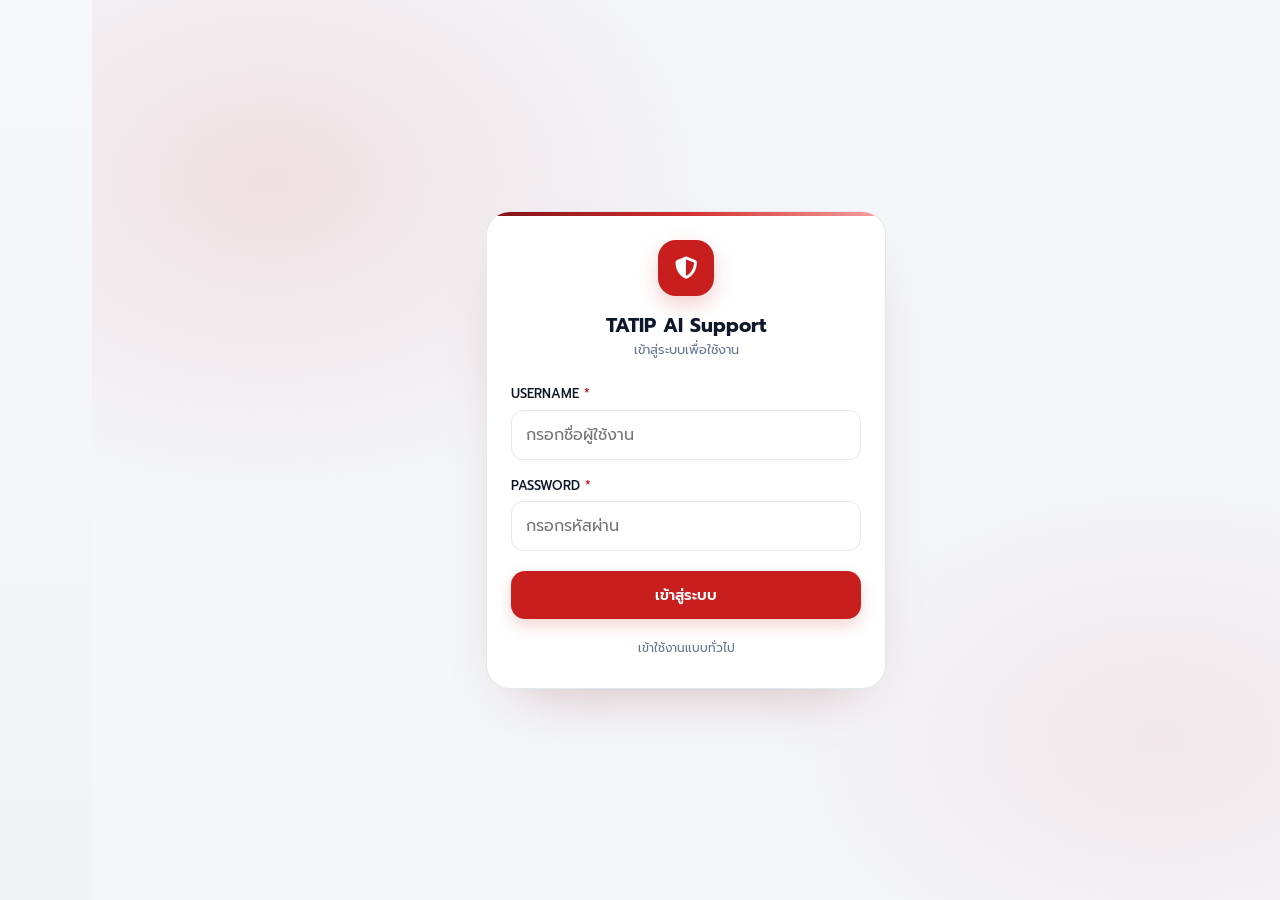
==== admin_dashboard.html @ 6113e648 "Add support dashboard and media evidence" ====
<!DOCTYPE html>
<html lang="th">
<head>
<meta charset="UTF-8">
<meta name="viewport" content="width=device-width, initial-scale=1.0">
<title>TATIP AI - Dashboard เคส</title>
<link href="https://fonts.googleapis.com/css2?family=Prompt:wght@300;400;500;600;700&display=swap" rel="stylesheet">
<link rel="stylesheet" href="https://cdnjs.cloudflare.com/ajax/libs/font-awesome/6.4.0/css/all.min.css">
<style>
:root{--red:#c91f27;--red-dark:#96151c;--ink:#172033;--muted:#718096;--line:#e4e9f1;--bg:#f4f6fa;--white:#fff;--green:#13834b;--amber:#c47712}
*{box-sizing:border-box}body{margin:0;background:var(--bg);color:var(--ink);font-family:'Prompt',sans-serif}.wrap{max-width:1260px;margin:auto;padding:28px 22px 52px}
.top{display:flex;justify-content:space-between;align-items:center;gap:16px;background:#fff;border:1px solid var(--line);border-radius:18px;padding:18px 22px;box-shadow:0 5px 20px #1f29370a}.brand{display:flex;align-items:center;gap:14px}.brand-icon{width:48px;height:48px;border-radius:15px;background:linear-gradient(145deg,#df2c34,#a9141b);color:#fff;display:grid;place-items:center;font-size:20px;box-shadow:0 8px 18px #c91f2730}.brand h1{font-size:20px;margin:0}.brand p{margin:2px 0 0;color:var(--muted);font-size:13px}.actions{display:flex;gap:9px;flex-wrap:wrap}.btn{border:1px solid var(--line);background:#fff;color:var(--ink);border-radius:10px;padding:9px 13px;text-decoration:none;font:500 13px 'Prompt',sans-serif;cursor:pointer}.btn.red{background:var(--red);border-color:var(--red);color:white}.btn:hover{filter:brightness(.97)}
.page-title{margin:28px 0 16px}.page-title h2{font-size:23px;margin:0 0 3px}.page-title p{margin:0;color:var(--muted);font-size:14px}
.notice{display:none;margin:14px 0;padding:12px 15px;border-radius:12px;background:#fff2f2;color:var(--red-dark);border:1px solid #ffd5d5}
.stats{display:grid;grid-template-columns:repeat(5,minmax(0,1fr));gap:14px;margin:18px 0}.stat{padding:18px;border:1px solid var(--line);border-radius:16px;background:#fff;box-shadow:0 4px 14px #18223508}.stat-top{display:flex;justify-content:space-between;color:var(--muted);font-size:13px}.stat-icon{width:34px;height:34px;border-radius:11px;background:#fff1f1;color:var(--red);display:grid;place-items:center}.stat strong{display:block;font-size:27px;margin-top:12px;line-height:1}.stat small{display:block;color:var(--muted);margin-top:7px}
.grid{display:grid;grid-template-columns:1.35fr 1fr;gap:16px}.panel{background:#fff;border:1px solid var(--line);border-radius:16px;padding:18px;box-shadow:0 4px 14px #18223508}.panel h3{margin:0 0 15px;font-size:16px}.chart{height:175px;display:flex;align-items:flex-end;gap:12px;padding:10px 6px 0;border-bottom:1px solid var(--line)}.day{flex:1;display:flex;align-items:center;justify-content:flex-end;flex-direction:column;height:100%;gap:6px;color:var(--muted);font-size:11px}.bar{width:min(35px,72%);min-height:3px;border-radius:8px 8px 2px 2px;background:linear-gradient(180deg,#ef686d,#bc1d25);position:relative}.bar span{position:absolute;left:50%;top:-22px;transform:translateX(-50%);color:var(--ink);font-size:11px;font-weight:600}.cats{display:grid;gap:12px}.cat-head{display:flex;justify-content:space-between;font-size:13px;margin-bottom:5px}.track{height:8px;background:#f0f2f6;border-radius:20px;overflow:hidden}.fill{height:100%;background:var(--red);border-radius:20px}
.case-section{margin-top:18px}.case-toolbar{display:flex;justify-content:space-between;align-items:center;gap:10px;flex-wrap:wrap;margin-bottom:12px}.case-toolbar h3{margin:0}.filters{display:flex;gap:8px;flex-wrap:wrap}.filters input,.filters select{font:13px 'Prompt',sans-serif;border:1px solid var(--line);border-radius:9px;padding:9px 11px;background:#fff;color:var(--ink)}.case-list{display:grid;gap:10px}.case{background:#fff;border:1px solid var(--line);border-radius:14px;padding:15px 16px;display:grid;grid-template-columns:minmax(0,1fr) auto;gap:12px}.case-title{display:flex;gap:8px;align-items:center;flex-wrap:wrap;font-weight:600}.case-id{color:var(--red);font-size:12px;font-weight:600}.case-meta{font-size:12px;color:var(--muted);margin-top:5px;display:flex;gap:12px;flex-wrap:wrap}.case-issue{font-size:13px;margin-top:8px;white-space:pre-wrap;overflow-wrap:anywhere}.case-actions{display:flex;align-items:flex-start;gap:7px;flex-wrap:wrap;justify-content:flex-end}.badge{font-size:11px;padding:3px 9px;border-radius:20px;background:#f0f3f8;color:#556174}.badge.open{background:#fff5df;color:#a46705}.badge.in_progress{background:#eaf2ff;color:#315caa}.badge.resolved,.badge.closed{background:#e7f7ed;color:#187447}.media-btn{font:12px 'Prompt',sans-serif;border:1px solid #f2c4c6;border-radius:9px;background:#fff7f7;color:var(--red-dark);padding:7px 9px;cursor:pointer}
.empty{text-align:center;color:var(--muted);padding:30px}.footer{text-align:center;color:#94a0b2;font-size:12px;margin-top:20px}
.modal{display:none;position:fixed;inset:0;background:#101827bb;z-index:50;align-items:center;justify-content:center;padding:20px}.modal.open{display:flex}.modal-box{max-width:min(900px,100%);max-height:90vh;background:white;border-radius:16px;overflow:auto;padding:16px;width:100%}.modal-head{display:flex;justify-content:space-between;align-items:center;margin-bottom:12px}.modal-head h3{font-size:16px;margin:0}.modal-close{border:0;background:#f0f2f6;border-radius:9px;width:36px;height:36px;cursor:pointer}.preview{max-width:100%;max-height:72vh;display:block;margin:auto;border-radius:8px}.loading{text-align:center;color:var(--muted);padding:30px}
@media(max-width:900px){.stats{grid-template-columns:repeat(3,1fr)}.grid{grid-template-columns:1fr}}
@media(max-width:580px){.wrap{padding:14px 12px 36px}.top{align-items:flex-start;padding:14px}.brand h1{font-size:17px}.brand-icon{width:42px;height:42px}.actions .btn{padding:8px 9px;font-size:12px}.page-title h2{font-size:20px}.stats{grid-template-columns:repeat(2,1fr);gap:9px}.stat{padding:13px}.stat strong{font-size:23px}.case{grid-template-columns:1fr}.case-actions{justify-content:flex-start}.chart{gap:5px}}
</style>
</head>
<body>
<div class="wrap">
<header class="top">
  <div class="brand"><div class="brand-icon"><i class="fa-solid fa-chart-line"></i></div><div><h1>TATIP AI · Dashboard เคส</h1><p id="welcome">ภาพรวมงานบริการและหลักฐานประกอบ</p></div></div>
  <div class="actions"><button class="btn" onclick="loadDashboard()"><i class="fa-solid fa-rotate"></i> รีเฟรช</button><a class="btn" href="admin_users.html"><i class="fa-solid fa-users-gear"></i> จัดการระบบ</a><button class="btn red" onclick="logoutDashboard()"><i class="fa-solid fa-right-from-bracket"></i> ออกจากระบบ</button></div>
</header>
<div class="page-title"><h2><i class="fa-solid fa-gauge-high" style="color:var(--red)"></i> ภาพรวมการสนับสนุน</h2><p>ติดตามสถานะเคส ปัญหาที่พบบ่อย และรูปภาพหรือวิดีโอจากผู้แจ้ง</p></div>
<div class="notice" id="notice" role="alert"></div>
<section class="stats">
  <div class="stat"><div class="stat-top">เคสทั้งหมด <span class="stat-icon"><i class="fa-solid fa-inbox"></i></span></div><strong id="statTotal">—</strong><small>ตั้งแต่เริ่มใช้ระบบ</small></div>
  <div class="stat"><div class="stat-top">รอดำเนินการ <span class="stat-icon"><i class="fa-regular fa-clock"></i></span></div><strong id="statOpen">—</strong><small>สถานะเปิด</small></div>
  <div class="stat"><div class="stat-top">กำลังดำเนินการ <span class="stat-icon"><i class="fa-solid fa-gear"></i></span></div><strong id="statProgress">—</strong><small>เจ้าหน้าที่รับเรื่องแล้ว</small></div>
  <div class="stat"><div class="stat-top">ปิดเคสแล้ว <span class="stat-icon"><i class="fa-solid fa-circle-check"></i></span></div><strong id="statResolved">—</strong><small>แก้ไขแล้วหรือปิดงาน</small></div>
  <div class="stat"><div class="stat-top">หลักฐานแนบ <span class="stat-icon"><i class="fa-regular fa-images"></i></span></div><strong id="statMedia">—</strong><small>รูปภาพและวิดีโอ</small></div>
</section>
<section class="grid">
  <div class="panel"><h3><i class="fa-solid fa-chart-column" style="color:var(--red)"></i> เคสใหม่ใน 7 วัน</h3><div class="chart" id="weekChart"></div></div>
  <div class="panel"><h3><i class="fa-solid fa-layer-group" style="color:var(--red)"></i> หมวดปัญหา</h3><div class="cats" id="categories"><div class="loading">กำลังโหลด…</div></div></div>
</section>
<section class="panel case-section">
  <div class="case-toolbar"><h3><i class="fa-solid fa-ticket" style="color:var(--red)"></i> เคสล่าสุด</h3><div class="filters"><input id="searchCases" placeholder="ค้นหารหัสหรือรายละเอียด" oninput="renderCases()"><select id="statusFilter" onchange="renderCases()"><option value="">ทุกสถานะ</option><option value="open">รอดำเนินการ</option><option value="in_progress">กำลังดำเนินการ</option><option value="resolved">แก้ไขแล้ว</option><option value="closed">ปิดเคส</option></select></div></div>
  <div class="case-list" id="caseList"><div class="loading">กำลังโหลดเคส…</div></div>
</section>
<div class="footer">ข้อมูลตามสิทธิ์บัญชีผู้ดูแลหรือผู้จัดการสาขาที่เข้าสู่ระบบ</div>
</div>
<div class="modal" id="mediaModal" onclick="if(event.target===this)closeMedia()"><div class="modal-box"><div class="modal-head"><h3 id="mediaTitle">ไฟล์แนบ</h3><button class="modal-close" onclick="closeMedia()" aria-label="ปิด"><i class="fa-solid fa-xmark"></i></button></div><div id="mediaBody" class="loading">กำลังเปิดไฟล์…</div></div></div>
<script>
const API_URL='https://tatip-backend-417035159214.us-central1.run.app';
let currentUser={};let recentCases=[];let mediaUrl='';
function esc(value){return String(value??'').replace(/[&<>"']/g,ch=>({'&':'&amp;','<':'&lt;','>':'&gt;','"':'&quot;',"'":'&#39;'}[ch]));}
function authHeaders(){return {Authorization:'Bearer '+currentUser.access_token};}
function logoutDashboard(){localStorage.removeItem('currentUser');location.replace('login.html');}
function statusLabel(status){return ({open:'รอดำเนินการ',in_progress:'กำลังดำเนินการ',resolved:'แก้ไขแล้ว',closed:'ปิดเคส'})[status]||status;}
function fmtDate(value){if(!value)return 'ไม่ระบุเวลา';const d=new Date(value);return Number.isNaN(d.getTime())?'ไม่ระบุเวลา':d.toLocaleString('th-TH',{dateStyle:'medium',timeStyle:'short'});}
function showNotice(message){const el=document.getElementById('notice');el.textContent=message;el.style.display=message?'block':'none';}
async function loadDashboard(){
 showNotice('');
 try{
  const response=await fetch(API_URL+'/api/admin/dashboard/summary',{headers:authHeaders()});
  const data=await response.json().catch(()=>({}));
  if(!response.ok)throw new Error(data.detail||'โหลด Dashboard ไม่สำเร็จ');
  const summary=data.summary||{};
  document.getElementById('statTotal').textContent=summary.total??0;
  document.getElementById('statOpen').textContent=summary.open??0;
  document.getElementById('statProgress').textContent=summary.in_progress??0;
  document.getElementById('statResolved').textContent=summary.resolved??0;
  document.getElementById('statMedia').textContent=summary.attachments??0;
  drawWeek(data.last_7_days||[]);drawCategories(data.categories||[]);recentCases=data.recent_cases||[];renderCases();
 }catch(error){showNotice(error.message||'เชื่อมต่อ Backend ไม่สำเร็จ');}
}
function drawWeek(items){
 const max=Math.max(1,...items.map(x=>Number(x.count)||0));
 document.getElementById('weekChart').innerHTML=items.map(item=>{
  const d=new Date(item.date+'T00:00:00');const label=d.toLocaleDateString('th-TH',{weekday:'short'});
  const height=Math.max(3,Math.round((Number(item.count)||0)/max*120));
  return '<div class="day"><div class="bar" style="height:'+height+'px"><span>'+Number(item.count||0)+'</span></div><span>'+esc(label)+'</span></div>';
 }).join('');
}
function drawCategories(items){
 const root=document.getElementById('categories');const max=Math.max(1,...items.map(x=>Number(x.count)||0));
 root.innerHTML=items.length?items.slice(0,6).map(item=>'<div><div class="cat-head"><span>'+esc(item.name)+'</span><strong>'+Number(item.count||0)+'</strong></div><div class="track"><div class="fill" style="width:'+Math.max(2,Math.round((Number(item.count)||0)/max*100))+'%"></div></div></div>').join(''):'<div class="empty">ยังไม่มีข้อมูลเคส</div>';
}
function renderCases(){
 const term=(document.getElementById('searchCases').value||'').trim().toLowerCase();const status=document.getElementById('statusFilter').value;
 const filtered=recentCases.filter(item=>(!status||item.status===status)&&(!term||String(item.case_id+' '+item.issue+' '+item.branch).toLowerCase().includes(term)));
 const root=document.getElementById('caseList');
 if(!filtered.length){root.innerHTML='<div class="empty">ไม่พบเคสที่ตรงกับเงื่อนไข</div>';return;}
 root.innerHTML=filtered.map(item=>{
  const attachments=item.attachments||[];
  const media=attachments.map((attachment,index)=>'<button class="media-btn" data-case="'+esc(item.case_id)+'" data-attachment="'+esc(attachment.attachment_id)+'" data-name="'+esc(attachment.file_name)+'" data-type="'+esc(attachment.content_type)+'"><i class="fa-regular fa-file-lines"></i> ไฟล์ '+(index+1)+'</button>').join('');
  return '<article class="case"><div><div class="case-title"><span class="case-id">'+esc(item.case_id)+'</span><span class="badge '+esc(item.status)+'">'+esc(statusLabel(item.status))+'</span><span class="badge">'+esc(item.priority||'P2')+'</span></div><div class="case-meta"><span><i class="fa-regular fa-clock"></i> '+esc(fmtDate(item.created_at))+'</span><span><i class="fa-solid fa-location-dot"></i> '+esc(item.branch||item.tenant_id||'ไม่ระบุสาขา')+'</span></div><div class="case-issue">'+esc(item.issue||'ไม่มีรายละเอียด')+'</div></div><div class="case-actions">'+media+'</div></article>';
 }).join('');
 root.querySelectorAll('.media-btn').forEach(button=>button.addEventListener('click',()=>openMedia(button.dataset.case,button.dataset.attachment,button.dataset.name,button.dataset.type)));
}
async function openMedia(caseId,attachmentId,name,type){
 const modal=document.getElementById('mediaModal'),body=document.getElementById('mediaBody');
 document.getElementById('mediaTitle').textContent=name;body.className='loading';body.textContent='กำลังเปิดไฟล์…';modal.classList.add('open');
 try{
  const response=await fetch(API_URL+'/api/admin/support-cases/'+encodeURIComponent(caseId)+'/attachments/'+encodeURIComponent(attachmentId),{headers:authHeaders()});
  if(!response.ok){const error=await response.json().catch(()=>({}));throw new Error(error.detail||'เปิดไฟล์ไม่สำเร็จ');}
  const blob=await response.blob();if(mediaUrl)URL.revokeObjectURL(mediaUrl);mediaUrl=URL.createObjectURL(blob);
  body.className='';body.innerHTML=type.startsWith('video/')?'<video class="preview" src="'+mediaUrl+'" controls playsinline></video>':'<img class="preview" src="'+mediaUrl+'" alt="'+esc(name)+'">';
 }catch(error){body.className='loading';body.textContent=error.message||'เปิดไฟล์ไม่สำเร็จ';}
}
function closeMedia(){document.getElementById('mediaModal').classList.remove('open');if(mediaUrl){URL.revokeObjectURL(mediaUrl);mediaUrl='';}document.getElementById('mediaBody').innerHTML='';}
try{
 currentUser=JSON.parse(localStorage.getItem('currentUser')||'{}');
 if(!currentUser.access_token||!['admin','branch_manager'].includes(currentUser.role)){location.replace('login.html');}
 else{document.getElementById('welcome').textContent='สวัสดี '+(currentUser.username||currentUser.USERNAME||'ผู้ดูแล')+' · แสดงข้อมูลตามสิทธิ์ของคุณ';loadDashboard();}
}catch(error){location.replace('login.html');}
</script>
</body>
</html>
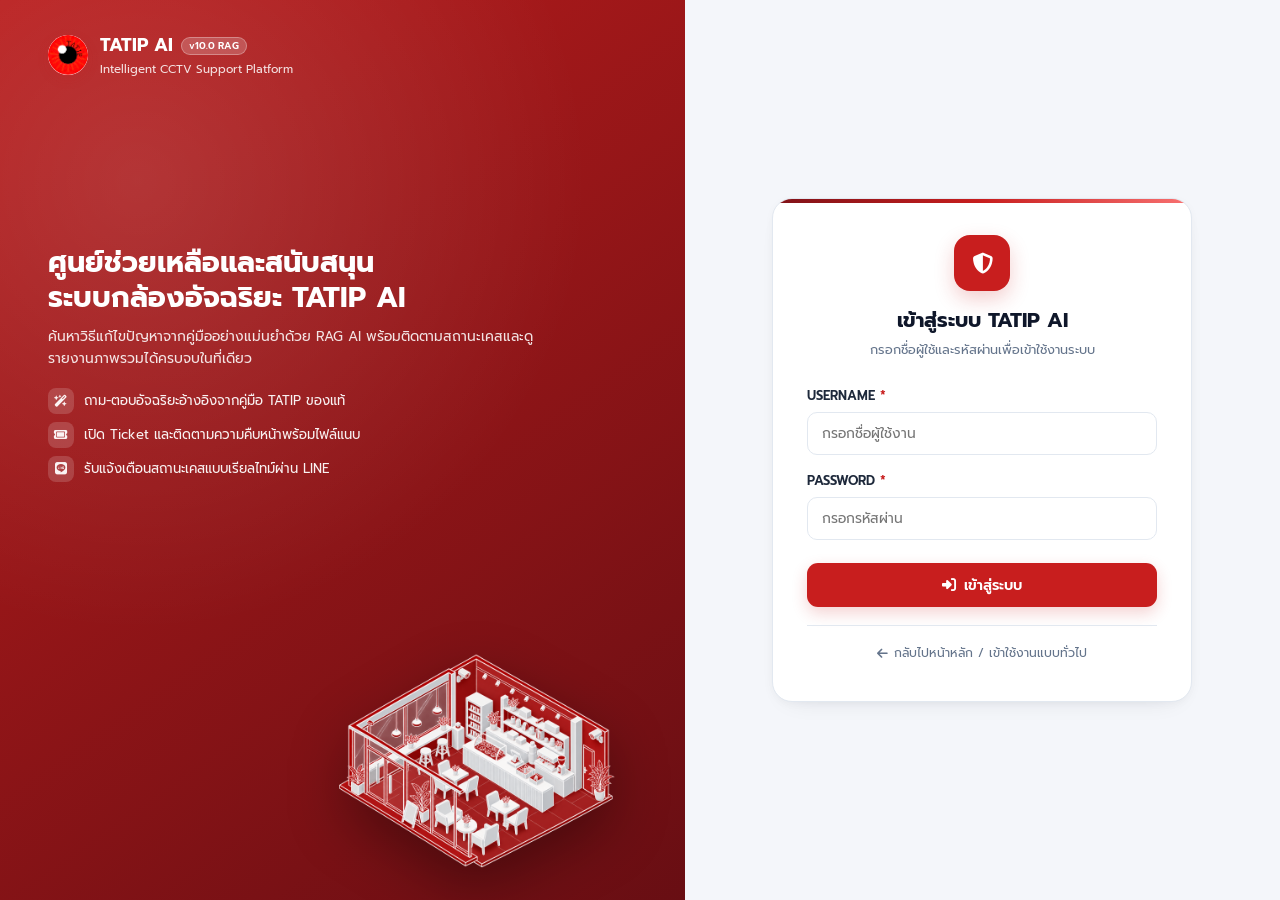
==== commit 3f64b180: "Upgrade RAG pipeline and redesign Desktop-First SaaS UI" ====
--- a/admin_dashboard.html
+++ b/admin_dashboard.html
@@ -6,27 +6,137 @@
 <title>TATIP AI - Dashboard เคส</title>
 <link href="https://fonts.googleapis.com/css2?family=Prompt:wght@300;400;500;600;700&display=swap" rel="stylesheet">
 <link rel="stylesheet" href="https://cdnjs.cloudflare.com/ajax/libs/font-awesome/6.4.0/css/all.min.css">
+<link rel="stylesheet" href="./styles.css?v=20261111-desktop1">
 <style>
-:root{--red:#c91f27;--red-dark:#96151c;--ink:#172033;--muted:#718096;--line:#e4e9f1;--bg:#f4f6fa;--white:#fff;--green:#13834b;--amber:#c47712}
-*{box-sizing:border-box}body{margin:0;background:var(--bg);color:var(--ink);font-family:'Prompt',sans-serif}.wrap{max-width:1260px;margin:auto;padding:28px 22px 52px}
-.top{display:flex;justify-content:space-between;align-items:center;gap:16px;background:#fff;border:1px solid var(--line);border-radius:18px;padding:18px 22px;box-shadow:0 5px 20px #1f29370a}.brand{display:flex;align-items:center;gap:14px}.brand-icon{width:48px;height:48px;border-radius:15px;background:linear-gradient(145deg,#df2c34,#a9141b);color:#fff;display:grid;place-items:center;font-size:20px;box-shadow:0 8px 18px #c91f2730}.brand h1{font-size:20px;margin:0}.brand p{margin:2px 0 0;color:var(--muted);font-size:13px}.actions{display:flex;gap:9px;flex-wrap:wrap}.btn{border:1px solid var(--line);background:#fff;color:var(--ink);border-radius:10px;padding:9px 13px;text-decoration:none;font:500 13px 'Prompt',sans-serif;cursor:pointer}.btn.red{background:var(--red);border-color:var(--red);color:white}.btn:hover{filter:brightness(.97)}
-.page-title{margin:28px 0 16px}.page-title h2{font-size:23px;margin:0 0 3px}.page-title p{margin:0;color:var(--muted);font-size:14px}
+:root{--red:#c91f27;--red-dark:#96151c;--ink:#0f172a;--muted:#64748b;--line:#e2e8f0;--bg:#f4f6fa;--white:#fff;--green:#13834b;--amber:#c47712}
+.wrap{max-width:var(--container-max);margin:0 auto;padding:24px 32px 48px}
+.btn{border:1px solid var(--line);background:#fff;color:var(--ink);border-radius:9px;padding:8px 14px;text-decoration:none;font:600 13px 'Prompt',sans-serif;cursor:pointer;display:inline-flex;align-items:center;gap:6px}
+.btn.red{background:var(--red);border-color:var(--red);color:#fff}
+.btn:hover{filter:brightness(.97)}
+.page-title{margin:0 0 18px}
+.page-title h2{font-size:1.35rem;margin:0 0 3px;display:flex;align-items:center;gap:8px}
+.page-title p{margin:0;color:var(--muted);font-size:0.88rem}
 .notice{display:none;margin:14px 0;padding:12px 15px;border-radius:12px;background:#fff2f2;color:var(--red-dark);border:1px solid #ffd5d5}
-.stats{display:grid;grid-template-columns:repeat(5,minmax(0,1fr));gap:14px;margin:18px 0}.stat{padding:18px;border:1px solid var(--line);border-radius:16px;background:#fff;box-shadow:0 4px 14px #18223508}.stat-top{display:flex;justify-content:space-between;color:var(--muted);font-size:13px}.stat-icon{width:34px;height:34px;border-radius:11px;background:#fff1f1;color:var(--red);display:grid;place-items:center}.stat strong{display:block;font-size:27px;margin-top:12px;line-height:1}.stat small{display:block;color:var(--muted);margin-top:7px}
-.grid{display:grid;grid-template-columns:1.35fr 1fr;gap:16px}.panel{background:#fff;border:1px solid var(--line);border-radius:16px;padding:18px;box-shadow:0 4px 14px #18223508}.panel h3{margin:0 0 15px;font-size:16px}.chart{height:175px;display:flex;align-items:flex-end;gap:12px;padding:10px 6px 0;border-bottom:1px solid var(--line)}.day{flex:1;display:flex;align-items:center;justify-content:flex-end;flex-direction:column;height:100%;gap:6px;color:var(--muted);font-size:11px}.bar{width:min(35px,72%);min-height:3px;border-radius:8px 8px 2px 2px;background:linear-gradient(180deg,#ef686d,#bc1d25);position:relative}.bar span{position:absolute;left:50%;top:-22px;transform:translateX(-50%);color:var(--ink);font-size:11px;font-weight:600}.cats{display:grid;gap:12px}.cat-head{display:flex;justify-content:space-between;font-size:13px;margin-bottom:5px}.track{height:8px;background:#f0f2f6;border-radius:20px;overflow:hidden}.fill{height:100%;background:var(--red);border-radius:20px}
-.case-section{margin-top:18px}.case-toolbar{display:flex;justify-content:space-between;align-items:center;gap:10px;flex-wrap:wrap;margin-bottom:12px}.case-toolbar h3{margin:0}.filters{display:flex;gap:8px;flex-wrap:wrap}.filters input,.filters select{font:13px 'Prompt',sans-serif;border:1px solid var(--line);border-radius:9px;padding:9px 11px;background:#fff;color:var(--ink)}.case-list{display:grid;gap:10px}.case{background:#fff;border:1px solid var(--line);border-radius:14px;padding:15px 16px;display:grid;grid-template-columns:minmax(0,1fr) auto;gap:12px}.case-title{display:flex;gap:8px;align-items:center;flex-wrap:wrap;font-weight:600}.case-id{color:var(--red);font-size:12px;font-weight:600}.case-meta{font-size:12px;color:var(--muted);margin-top:5px;display:flex;gap:12px;flex-wrap:wrap}.case-issue{font-size:13px;margin-top:8px;white-space:pre-wrap;overflow-wrap:anywhere}.case-actions{display:flex;align-items:flex-start;gap:7px;flex-wrap:wrap;justify-content:flex-end}.badge{font-size:11px;padding:3px 9px;border-radius:20px;background:#f0f3f8;color:#556174}.badge.open{background:#fff5df;color:#a46705}.badge.in_progress{background:#eaf2ff;color:#315caa}.badge.resolved,.badge.closed{background:#e7f7ed;color:#187447}.media-btn{font:12px 'Prompt',sans-serif;border:1px solid #f2c4c6;border-radius:9px;background:#fff7f7;color:var(--red-dark);padding:7px 9px;cursor:pointer}
-.empty{text-align:center;color:var(--muted);padding:30px}.footer{text-align:center;color:#94a0b2;font-size:12px;margin-top:20px}
-.modal{display:none;position:fixed;inset:0;background:#101827bb;z-index:50;align-items:center;justify-content:center;padding:20px}.modal.open{display:flex}.modal-box{max-width:min(900px,100%);max-height:90vh;background:white;border-radius:16px;overflow:auto;padding:16px;width:100%}.modal-head{display:flex;justify-content:space-between;align-items:center;margin-bottom:12px}.modal-head h3{font-size:16px;margin:0}.modal-close{border:0;background:#f0f2f6;border-radius:9px;width:36px;height:36px;cursor:pointer}.preview{max-width:100%;max-height:72vh;display:block;margin:auto;border-radius:8px}.loading{text-align:center;color:var(--muted);padding:30px}
-@media(max-width:900px){.stats{grid-template-columns:repeat(3,1fr)}.grid{grid-template-columns:1fr}}
-@media(max-width:580px){.wrap{padding:14px 12px 36px}.top{align-items:flex-start;padding:14px}.brand h1{font-size:17px}.brand-icon{width:42px;height:42px}.actions .btn{padding:8px 9px;font-size:12px}.page-title h2{font-size:20px}.stats{grid-template-columns:repeat(2,1fr);gap:9px}.stat{padding:13px}.stat strong{font-size:23px}.case{grid-template-columns:1fr}.case-actions{justify-content:flex-start}.chart{gap:5px}}
+.stats{display:grid;grid-template-columns:repeat(6,minmax(0,1fr));gap:14px;margin:0 0 20px}
+@media(max-width:1480px){.stats{grid-template-columns:repeat(3,minmax(0,1fr))}}
+.stat{padding:18px 20px;border:1px solid var(--line);border-radius:16px;background:#fff;box-shadow:var(--shadow-card)}
+.stat-top{display:flex;justify-content:space-between;align-items:center;color:var(--muted);font-size:0.84rem;font-weight:500}
+.stat-icon{width:34px;height:34px;border-radius:10px;background:#fff1f1;color:var(--red);display:grid;place-items:center}
+.stat strong{display:block;font-size:1.75rem;margin-top:10px;line-height:1;color:var(--ink)}
+.stat small{display:block;color:var(--muted);margin-top:6px;font-size:0.78rem}
+.grid{display:grid;grid-template-columns:1.25fr 1fr 1fr;gap:18px}
+.panel{background:#fff;border:1px solid var(--line);border-radius:16px;padding:20px 22px;box-shadow:var(--shadow-card)}
+.panel h3{margin:0 0 16px;font-size:1rem;display:flex;align-items:center;gap:8px}
+.chart{height:185px;display:flex;align-items:flex-end;gap:12px;padding:14px 6px 0;border-bottom:1px solid var(--line)}
+.day{flex:1;display:flex;align-items:center;justify-content:flex-end;flex-direction:column;height:100%;gap:6px;color:var(--muted);font-size:0.76rem}
+.bar{width:min(36px,72%);min-height:3px;border-radius:8px 8px 2px 2px;background:linear-gradient(180deg,#ef686d,#bc1d25);position:relative}
+.bar span{position:absolute;left:50%;top:-22px;transform:translateX(-50%);color:var(--ink);font-size:0.76rem;font-weight:600}
+.cats{display:grid;gap:12px}
+.cat-head{display:flex;justify-content:space-between;font-size:0.84rem;margin-bottom:5px}
+.track{height:8px;background:#f0f2f6;border-radius:20px;overflow:hidden}
+.fill{height:100%;background:var(--red);border-radius:20px}
+.status-layout{display:flex;align-items:center;justify-content:center;gap:18px;min-height:185px;flex-wrap:wrap}
+.status-donut{position:relative;flex:0 0 144px;width:144px;aspect-ratio:1;border-radius:50%;display:grid;place-items:center;background:conic-gradient(#e7ebf0 0 100%)}
+.status-donut::before{content:'';position:absolute;inset:18px;border-radius:50%;background:#fff}
+.status-donut-center{position:relative;z-index:1;display:grid;text-align:center;line-height:1.25}
+.status-donut-center strong{font-size:1.5rem;color:var(--ink)}
+.status-donut-center span{font-size:0.76rem;color:var(--muted)}
+.status-legend{display:grid;gap:9px;min-width:130px}
+.status-legend-item{display:flex;align-items:center;gap:7px;font-size:0.82rem;color:var(--muted)}
+.status-legend-dot{width:10px;height:10px;border-radius:50%;flex:none}
+.status-legend-item strong{margin-left:auto;color:var(--ink)}
+.case-section{margin-top:20px}
+.case-toolbar{display:flex;justify-content:space-between;align-items:center;gap:12px;flex-wrap:wrap;margin-bottom:14px}
+.case-toolbar h3{margin:0}
+.filters{display:flex;gap:10px;flex-wrap:wrap}
+.filters input,.filters select{font:13.5px 'Prompt',sans-serif;border:1px solid var(--line);border-radius:9px;height:38px;padding:0 12px;background:#fff;color:var(--ink)}
+.filters input{min-width:260px}
+.case-list{display:grid;gap:12px}
+.case{background:#fff;border:1px solid var(--line);border-radius:14px;padding:16px 18px;display:grid;grid-template-columns:minmax(0,1fr) auto;gap:14px;transition:border-color .15s,box-shadow .15s}
+.case:hover{border-color:#fca5a5;box-shadow:0 6px 18px rgba(15,23,42,.045)}
+.case-title{display:flex;gap:8px;align-items:center;flex-wrap:wrap;font-weight:600;font-size:0.95rem}
+.case-id{color:var(--red);font-size:0.84rem;font-weight:700}
+.case-meta{font-size:0.8rem;color:var(--muted);margin-top:6px;display:flex;gap:14px;flex-wrap:wrap}
+.case-issue{font-size:0.88rem;margin-top:8px;white-space:pre-wrap;overflow-wrap:anywhere;line-height:1.55}
+.case-actions{display:flex;align-items:flex-start;gap:8px;flex-wrap:wrap;justify-content:flex-end}
+.badge{font-size:0.74rem;padding:3px 10px;border-radius:20px;background:#f0f3f8;color:#556174;font-weight:600}
+.badge.open{background:#fff5df;color:#a46705}.badge.in_progress{background:#eaf2ff;color:#315caa}.badge.resolved,.badge.closed{background:#e7f7ed;color:#187447}
+.media-btn{font:600 12.5px 'Prompt',sans-serif;border:1px solid #f2c4c6;border-radius:9px;background:#fff7f7;color:var(--red-dark);padding:7px 11px;cursor:pointer}
+.empty{text-align:center;color:var(--muted);padding:30px;font-size:0.9rem}
+.footer{text-align:center;color:#94a0b2;font-size:0.8rem;margin-top:22px}
+.modal{display:none;position:fixed;inset:0;padding-left:var(--side-w);background:#101827bb;backdrop-filter:blur(4px);z-index:2000;align-items:center;justify-content:center}
+.modal.open{display:flex}
+.modal-box{max-width:min(900px,92%);max-height:90vh;background:#fff;border-radius:18px;overflow:auto;padding:22px 24px;width:100%;box-shadow:var(--shadow-modal)}
+.modal-head{display:flex;justify-content:space-between;align-items:center;margin-bottom:14px;padding-bottom:10px;border-bottom:1px solid var(--line)}
+.modal-head h3{font-size:1.05rem;margin:0}
+.modal-close{border:0;background:#f0f2f6;border-radius:9px;width:36px;height:36px;cursor:pointer}
+.preview{max-width:100%;max-height:72vh;display:block;margin:auto;border-radius:8px}
+.loading{text-align:center;color:var(--muted);padding:30px}
+.support-settings{margin:0 0 20px}
+.support-settings>p{color:var(--muted);font-size:0.86rem;margin:-8px 0 14px}
+.support-settings-grid{display:grid;grid-template-columns:1fr 1fr;gap:16px}
+.support-setting label{display:block;font-size:0.86rem;font-weight:600;margin-bottom:6px}
+.support-setting input{width:100%;font:13.5px 'Prompt',sans-serif;border:1px solid var(--line);border-radius:9px;padding:10px 12px;background:#fff;color:var(--ink)}
+.support-setting small{display:block;color:var(--muted);font-size:0.78rem;margin-top:5px}
+.support-setting-actions{display:flex;align-items:center;gap:12px;margin-top:14px}
+.support-setting-status{font-size:0.84rem;color:var(--green)}
+.timeline{display:grid;gap:12px;margin:14px 0}
+.timeline-item{display:grid;grid-template-columns:18px 1fr;gap:12px}
+.timeline-dot{width:12px;height:12px;margin-top:5px;border-radius:50%;background:var(--red);box-shadow:0 0 0 4px #c91f271a}
+.timeline-item.customer .timeline-dot{background:#4776c4;box-shadow:0 0 0 4px #4776c41a}.timeline-item.system .timeline-dot{background:#13834b;box-shadow:0 0 0 4px #13834b1a}
+.timeline-body{border:1px solid var(--line);border-radius:12px;padding:12px 14px}
+.timeline-meta{display:flex;justify-content:space-between;gap:8px;color:var(--muted);font-size:0.78rem}
+.timeline-body p{margin:6px 0 0;font-size:0.9rem;white-space:pre-wrap;overflow-wrap:anywhere}
+.reply-form{border-top:1px solid var(--line);margin-top:16px;padding-top:14px}
+.reply-form label{display:block;font-size:0.86rem;font-weight:600;margin-bottom:6px}
+.reply-form textarea{width:100%;min-height:92px;resize:vertical;border:1px solid var(--line);border-radius:10px;padding:10px 12px;font:13.5px 'Prompt',sans-serif}
+.reply-actions{display:flex;justify-content:space-between;align-items:center;gap:10px;margin-top:10px}
+.case-detail-meta{display:flex;gap:14px;flex-wrap:wrap;color:var(--muted);font-size:0.82rem;margin:8px 0}
+.case-detail-issue{white-space:pre-wrap;overflow-wrap:anywhere;line-height:1.65;border-radius:12px;background:#f7f8fb;padding:14px;font-size:0.9rem}
+.reply-feedback{font-size:0.84rem;margin-top:7px;color:var(--green)}
+.case-open-btn{font:600 12.5px 'Prompt',sans-serif;border:1px solid #f2c4c6;border-radius:9px;background:#fff7f7;color:var(--red-dark);padding:7px 11px;cursor:pointer}
 </style>
 </head>
 <body>
+    <!-- ADMIN UNIFIED DESKTOP SIDEBAR -->
+    <nav class="app-sidebar" aria-label="เมนูผู้ดูแลระบบ">
+        <a href="admin_dashboard.html" class="sidebar-brand">
+            <span class="logo-mark" aria-hidden="true"><img src="./assets/tatip-logo-source.png" alt=""></span>
+            <div class="sidebar-brand-text">
+                <div class="sidebar-brand-title">TATIP AI <span class="version-badge">ADMIN</span></div>
+                <span class="sidebar-brand-sub">Admin &amp; Operations Console</span>
+            </div>
+        </a>
+        <div class="sidebar-nav-scroll">
+            <div class="sidebar-section-label">ผู้ดูแลระบบ</div>
+            <a href="admin_dashboard.html" class="sidebar-link active"><i class="fa-solid fa-chart-line"></i><span>Dashboard เคส</span></a>
+            <a href="admin_users.html" class="sidebar-link"><i class="fa-solid fa-users-gear"></i><span>จัดการระบบ &amp; AI</span></a>
+            <a href="admin_users.html#knowledge" class="sidebar-link"><i class="fa-solid fa-book-open"></i><span>คลังความรู้ RAG</span></a>
+            <div class="sidebar-section-label" style="margin-top:10px;">มุมมองลูกค้า</div>
+            <a href="index.html" class="sidebar-link"><i class="fa-solid fa-house"></i><span>หน้าหลักบริการลูกค้า</span></a>
+            <a href="chat.html" class="sidebar-link"><i class="fa-solid fa-comments"></i><span>ทดสอบแชท AI</span></a>
+        </div>
+        <div class="sidebar-footer">
+            <button type="button" onclick="logoutDashboard()" class="btn-sidebar-logout">
+                <i class="fa-solid fa-right-from-bracket"></i> ออกจากระบบ
+            </button>
+        </div>
+    </nav>
+
+    <header class="top-navbar">
+        <div class="nav-container">
+            <div class="header-context">
+                <div class="header-page-title"><i class="fa-solid fa-chart-line text-red"></i> Dashboard เคสบริการลูกค้า</div>
+                <span id="welcome" class="header-page-sub">ภาพรวมงานบริการและหลักฐานประกอบ</span>
+            </div>
+            <div class="header-actions">
+                <button class="btn" onclick="loadDashboard()"><i class="fa-solid fa-rotate"></i> รีเฟรช</button>
+                <a class="btn red" href="admin_users.html"><i class="fa-solid fa-users-gear"></i> จัดการระบบ &amp; RAG</a>
+            </div>
+        </div>
+    </header>
+
 <div class="wrap">
-<header class="top">
-  <div class="brand"><div class="brand-icon"><i class="fa-solid fa-chart-line"></i></div><div><h1>TATIP AI · Dashboard เคส</h1><p id="welcome">ภาพรวมงานบริการและหลักฐานประกอบ</p></div></div>
-  <div class="actions"><button class="btn" onclick="loadDashboard()"><i class="fa-solid fa-rotate"></i> รีเฟรช</button><a class="btn" href="admin_users.html"><i class="fa-solid fa-users-gear"></i> จัดการระบบ</a><button class="btn red" onclick="logoutDashboard()"><i class="fa-solid fa-right-from-bracket"></i> ออกจากระบบ</button></div>
-</header>
 <div class="page-title"><h2><i class="fa-solid fa-gauge-high" style="color:var(--red)"></i> ภาพรวมการสนับสนุน</h2><p>ติดตามสถานะเคส ปัญหาที่พบบ่อย และรูปภาพหรือวิดีโอจากผู้แจ้ง</p></div>
 <div class="notice" id="notice" role="alert"></div>
 <section class="stats">
@@ -35,10 +145,21 @@
   <div class="stat"><div class="stat-top">กำลังดำเนินการ <span class="stat-icon"><i class="fa-solid fa-gear"></i></span></div><strong id="statProgress">—</strong><small>เจ้าหน้าที่รับเรื่องแล้ว</small></div>
   <div class="stat"><div class="stat-top">ปิดเคสแล้ว <span class="stat-icon"><i class="fa-solid fa-circle-check"></i></span></div><strong id="statResolved">—</strong><small>แก้ไขแล้วหรือปิดงาน</small></div>
   <div class="stat"><div class="stat-top">หลักฐานแนบ <span class="stat-icon"><i class="fa-regular fa-images"></i></span></div><strong id="statMedia">—</strong><small>รูปภาพและวิดีโอ</small></div>
+  <div class="stat"><div class="stat-top">คะแนนบริการ <span class="stat-icon"><i class="fa-solid fa-star"></i></span></div><strong id="statSatisfaction">—</strong><small id="statSatisfactionCount">ยังไม่มีแบบประเมิน</small></div>
+</section>
+<section id="supportSettingsPanel" class="panel support-settings" hidden>
+  <h3><i class="fa-solid fa-clock" style="color:var(--red)"></i> เวลาทำการและเวลาตอบกลับ</h3>
+  <p>ข้อมูลนี้จะแสดงให้ลูกค้าเห็นในหน้าติดต่อ Dashboard และหลังส่ง Ticket โปรดกรอกตามเวลาบริการจริง</p>
+  <div class="support-settings-grid">
+    <div class="support-setting"><label for="businessHours">เวลาทำการ</label><input id="businessHours" maxlength="250" placeholder="เช่น จันทร์–ศุกร์ 09:00–18:00 น."><small>ระบุวันและเวลาที่เจ้าหน้าที่ให้บริการ รวมวันหยุดถ้ามี</small></div>
+    <div class="support-setting"><label for="responseTime">เวลาตอบกลับโดยประมาณ</label><input id="responseTime" maxlength="200" placeholder="เช่น ภายใน 1 วันทำการ"><small>เป็นข้อความแจ้งลูกค้า ไม่ใช่การรับประกัน SLA อัตโนมัติ</small></div>
+  </div>
+  <div class="support-setting-actions"><button id="saveSupportSettings" class="btn red" type="button" onclick="saveSupportSettings()"><i class="fa-solid fa-floppy-disk"></i> บันทึก</button><span id="supportSettingsStatus" class="support-setting-status" role="status" aria-live="polite"></span></div>
 </section>
 <section class="grid">
   <div class="panel"><h3><i class="fa-solid fa-chart-column" style="color:var(--red)"></i> เคสใหม่ใน 7 วัน</h3><div class="chart" id="weekChart"></div></div>
   <div class="panel"><h3><i class="fa-solid fa-layer-group" style="color:var(--red)"></i> หมวดปัญหา</h3><div class="cats" id="categories"><div class="loading">กำลังโหลด…</div></div></div>
+ <div class="panel"><h3><i class="fa-solid fa-chart-pie" style="color:var(--red)"></i> สัดส่วนสถานะเคส</h3><div class="status-layout"><div class="status-donut" id="statusDonut" role="img" aria-label="สัดส่วนสถานะเคส"><div class="status-donut-center"><strong id="statusChartTotal">—</strong><span>เคสทั้งหมด</span></div></div><div class="status-legend" id="statusLegend"></div></div></div>
 </section>
 <section class="panel case-section">
   <div class="case-toolbar"><h3><i class="fa-solid fa-ticket" style="color:var(--red)"></i> เคสล่าสุด</h3><div class="filters"><input id="searchCases" placeholder="ค้นหารหัสหรือรายละเอียด" oninput="renderCases()"><select id="statusFilter" onchange="renderCases()"><option value="">ทุกสถานะ</option><option value="open">รอดำเนินการ</option><option value="in_progress">กำลังดำเนินการ</option><option value="resolved">แก้ไขแล้ว</option><option value="closed">ปิดเคส</option></select></div></div>
@@ -47,9 +168,10 @@
 <div class="footer">ข้อมูลตามสิทธิ์บัญชีผู้ดูแลหรือผู้จัดการสาขาที่เข้าสู่ระบบ</div>
 </div>
 <div class="modal" id="mediaModal" onclick="if(event.target===this)closeMedia()"><div class="modal-box"><div class="modal-head"><h3 id="mediaTitle">ไฟล์แนบ</h3><button class="modal-close" onclick="closeMedia()" aria-label="ปิด"><i class="fa-solid fa-xmark"></i></button></div><div id="mediaBody" class="loading">กำลังเปิดไฟล์…</div></div></div>
+<div class="modal" id="caseDetailModal" onclick="if(event.target===this)closeCaseDetail()"><div class="modal-box"><div class="modal-head"><h3 id="caseDetailTitle">ดูแลเคส</h3><button class="modal-close" onclick="closeCaseDetail()" aria-label="ปิด"><i class="fa-solid fa-xmark"></i></button></div><div id="caseDetailBody" class="loading">กำลังโหลดรายละเอียด…</div><form id="staffReplyForm" class="reply-form" onsubmit="sendStaffReply(event)"><label for="staffReplyMessage">ตอบกลับลูกค้า</label><textarea id="staffReplyMessage" maxlength="3000" placeholder="พิมพ์คำแนะนำหรือขอข้อมูลเพิ่มเติม…"></textarea><div class="reply-actions"><span id="replyFeedback" class="reply-feedback" aria-live="polite"></span><button id="staffReplyButton" class="btn red" type="submit"><i class="fa-solid fa-paper-plane"></i> ส่งข้อความ</button></div></form></div></div>
 <script>
 const API_URL='https://tatip-backend-417035159214.us-central1.run.app';
-let currentUser={};let recentCases=[];let mediaUrl='';
+let currentUser={};let recentCases=[];let mediaUrl='';let currentCaseDetailId='';
 function esc(value){return String(value??'').replace(/[&<>"']/g,ch=>({'&':'&amp;','<':'&lt;','>':'&gt;','"':'&quot;',"'":'&#39;'}[ch]));}
 function authHeaders(){return {Authorization:'Bearer '+currentUser.access_token};}
 function logoutDashboard(){localStorage.removeItem('currentUser');location.replace('login.html');}
@@ -68,8 +190,24 @@
   document.getElementById('statProgress').textContent=summary.in_progress??0;
   document.getElementById('statResolved').textContent=summary.resolved??0;
   document.getElementById('statMedia').textContent=summary.attachments??0;
-  drawWeek(data.last_7_days||[]);drawCategories(data.categories||[]);recentCases=data.recent_cases||[];renderCases();
+  document.getElementById('statSatisfaction').textContent=summary.satisfaction_average==null?'—':Number(summary.satisfaction_average).toFixed(1)+' ★';
+  document.getElementById('statSatisfactionCount').textContent=summary.satisfaction_count?('จาก '+summary.satisfaction_count+' แบบประเมิน'):'ยังไม่มีแบบประเมิน';
+  drawWeek(data.last_7_days||[]);drawCategories(data.categories||[]);drawStatus(data.status_counts||{});recentCases=data.recent_cases||[];renderCases();
  }catch(error){showNotice(error.message||'เชื่อมต่อ Backend ไม่สำเร็จ');}
+}
+async function loadSupportSettings(){
+ const panel=document.getElementById('supportSettingsPanel');panel.hidden=false;
+ const status=document.getElementById('supportSettingsStatus');status.textContent='กำลังโหลดข้อมูล…';
+ try{const response=await fetch(API_URL+'/api/admin/support-settings',{headers:authHeaders()});const data=await response.json().catch(()=>({}));if(!response.ok)throw new Error(data.detail||'โหลดข้อมูลไม่สำเร็จ');const info=data.data||{};document.getElementById('businessHours').value=info.business_hours||'';document.getElementById('responseTime').value=info.response_time||'';status.textContent=info.updated_at?'บันทึกล่าสุด '+fmtDate(info.updated_at):'ยังไม่ได้กำหนดเวลา';}
+ catch(error){status.textContent=error.message||'โหลดข้อมูลไม่สำเร็จ';status.style.color='var(--red)';}
+}
+async function saveSupportSettings(){
+ const button=document.getElementById('saveSupportSettings'),status=document.getElementById('supportSettingsStatus'),businessHours=document.getElementById('businessHours').value.trim(),responseTime=document.getElementById('responseTime').value.trim();
+ if(!businessHours||!responseTime){status.textContent='กรุณากรอกทั้งเวลาทำการและเวลาตอบกลับ';status.style.color='var(--red)';return;}
+ button.disabled=true;status.style.color='var(--muted)';status.textContent='กำลังบันทึก…';
+ try{const response=await fetch(API_URL+'/api/admin/support-settings',{method:'PUT',headers:{...authHeaders(),'Content-Type':'application/json'},body:JSON.stringify({business_hours:businessHours,response_time:responseTime})});const data=await response.json().catch(()=>({}));if(!response.ok)throw new Error(data.detail||'บันทึกไม่สำเร็จ');status.style.color='var(--green)';status.textContent='บันทึกแล้ว ข้อมูลจะแสดงให้ลูกค้าเห็น';}
+ catch(error){status.style.color='var(--red)';status.textContent=error.message||'บันทึกไม่สำเร็จ';}
+ finally{button.disabled=false;}
 }
 function drawWeek(items){
  const max=Math.max(1,...items.map(x=>Number(x.count)||0));
@@ -82,6 +220,25 @@
 function drawCategories(items){
  const root=document.getElementById('categories');const max=Math.max(1,...items.map(x=>Number(x.count)||0));
  root.innerHTML=items.length?items.slice(0,6).map(item=>'<div><div class="cat-head"><span>'+esc(item.name)+'</span><strong>'+Number(item.count||0)+'</strong></div><div class="track"><div class="fill" style="width:'+Math.max(2,Math.round((Number(item.count)||0)/max*100))+'%"></div></div></div>').join(''):'<div class="empty">ยังไม่มีข้อมูลเคส</div>';
+}
+function drawStatus(counts){
+ const items=[
+  {label:'รอดำเนินการ',count:Number(counts.open)||0,color:'#d79a00'},
+  {label:'กำลังดำเนินการ',count:Number(counts.in_progress)||0,color:'#4776c4'},
+  {label:'แก้ไขแล้ว',count:Number(counts.resolved)||0,color:'#13834b'},
+  {label:'ปิดเคส',count:Number(counts.closed)||0,color:'#64748b'}
+ ];
+ const total=items.reduce((sum,item)=>sum+item.count,0);
+ let current=0;
+ const stops=items.filter(item=>item.count>0).map(item=>{
+  const start=current/total*100;current+=item.count;
+  return item.color+' '+start+'% '+(current/total*100)+'%';
+ });
+ const donut=document.getElementById('statusDonut');
+ donut.style.background=total?'conic-gradient('+stops.join(',')+')':'conic-gradient(#e7ebf0 0 100%)';
+ donut.setAttribute('aria-label','สัดส่วนสถานะเคส รวม '+total+' เคส');
+ document.getElementById('statusChartTotal').textContent=total;
+ document.getElementById('statusLegend').innerHTML=items.map(item=>'<div class="status-legend-item"><span class="status-legend-dot" style="background:'+item.color+'"></span><span>'+item.label+'</span><strong>'+item.count+'</strong></div>').join('');
 }
 function renderCases(){
  const term=(document.getElementById('searchCases').value||'').trim().toLowerCase();const status=document.getElementById('statusFilter').value;
@@ -91,10 +248,33 @@
  root.innerHTML=filtered.map(item=>{
   const attachments=item.attachments||[];
   const media=attachments.map((attachment,index)=>'<button class="media-btn" data-case="'+esc(item.case_id)+'" data-attachment="'+esc(attachment.attachment_id)+'" data-name="'+esc(attachment.file_name)+'" data-type="'+esc(attachment.content_type)+'"><i class="fa-regular fa-file-lines"></i> ไฟล์ '+(index+1)+'</button>').join('');
-  return '<article class="case"><div><div class="case-title"><span class="case-id">'+esc(item.case_id)+'</span><span class="badge '+esc(item.status)+'">'+esc(statusLabel(item.status))+'</span><span class="badge">'+esc(item.priority||'P2')+'</span></div><div class="case-meta"><span><i class="fa-regular fa-clock"></i> '+esc(fmtDate(item.created_at))+'</span><span><i class="fa-solid fa-location-dot"></i> '+esc(item.branch||item.tenant_id||'ไม่ระบุสาขา')+'</span></div><div class="case-issue">'+esc(item.issue||'ไม่มีรายละเอียด')+'</div></div><div class="case-actions">'+media+'</div></article>';
+  return '<article class="case"><div><div class="case-title"><span class="case-id">'+esc(item.case_id)+'</span><span class="badge '+esc(item.status)+'">'+esc(statusLabel(item.status))+'</span><span class="badge">'+esc(item.priority||'P2')+'</span></div><div class="case-meta"><span><i class="fa-regular fa-clock"></i> '+esc(fmtDate(item.created_at))+'</span><span><i class="fa-solid fa-location-dot"></i> '+esc(item.branch||item.tenant_id||'ไม่ระบุสาขา')+'</span></div><div class="case-issue">'+esc(item.issue||'ไม่มีรายละเอียด')+'</div></div><div class="case-actions">'+media+'<button class="case-open-btn" data-case="'+esc(item.case_id)+'"><i class="fa-regular fa-comments"></i> ดูเคส / ตอบกลับ</button></div></article>';
  }).join('');
  root.querySelectorAll('.media-btn').forEach(button=>button.addEventListener('click',()=>openMedia(button.dataset.case,button.dataset.attachment,button.dataset.name,button.dataset.type)));
-}
+ root.querySelectorAll('.case-open-btn').forEach(button=>button.addEventListener('click',()=>openCaseDetail(button.dataset.case)));
+}
+async function openCaseDetail(caseId){
+ currentCaseDetailId=caseId;const modal=document.getElementById('caseDetailModal'),body=document.getElementById('caseDetailBody'),form=document.getElementById('staffReplyForm');
+ modal.classList.add('open');body.className='loading';body.textContent='กำลังโหลดรายละเอียด…';form.hidden=false;document.getElementById('replyFeedback').textContent='';document.getElementById('staffReplyMessage').value='';
+ try{
+  const response=await fetch(API_URL+'/api/admin/support-cases/'+encodeURIComponent(caseId),{headers:authHeaders()});const data=await response.json().catch(()=>({}));
+  if(!response.ok)throw new Error(data.detail||'โหลดรายละเอียดเคสไม่สำเร็จ');
+  const item=data.case||{},events=[{sender:'system',message:'รับแจ้งปัญหาเข้าระบบ',created_at:item.created_at},...(data.events||[])],feedback=item.customer_feedback;
+  const feedbackHtml=feedback?'<div class="case-detail-issue" style="margin-top:12px;background:#fff8e8;border-color:#efcf82"><strong><i class="fa-solid fa-star" style="color:#d79a00"></i> คะแนนจากลูกค้า: '+esc(feedback.rating)+'/5</strong>'+(feedback.comment?'<p style="margin:6px 0 0">'+esc(feedback.comment)+'</p>':'')+'<div class="case-meta">'+esc(fmtDate(feedback.created_at))+'</div></div>':'';
+  document.getElementById('caseDetailTitle').textContent='เคส '+(item.case_id||caseId);
+  body.className='';body.innerHTML='<div class="case-title"><span class="badge '+esc(item.status)+'">'+esc(statusLabel(item.status))+'</span><span class="badge">'+esc(item.branch||item.tenant_id||'ไม่ระบุสาขา')+'</span></div><div class="case-detail-meta"><span>ผู้ใช้: '+esc(item.user_id||'—')+'</span><span>แจ้งเมื่อ '+esc(fmtDate(item.created_at))+'</span>'+(item.camera_name?'<span>กล้อง: '+esc(item.camera_name)+'</span>':'')+'</div><div class="case-detail-issue">'+esc(item.issue||'ไม่มีรายละเอียด')+'</div><h4 style="margin:16px 0 8px">ประวัติการติดต่อ</h4><div class="timeline">'+events.map(event=>{const sender=event.sender==='customer'?'ลูกค้า':event.sender==='system'?'ระบบ':'เจ้าหน้าที่';const cls=event.sender==='customer'?'customer':event.sender==='system'?'system':'support';return '<div class="timeline-item '+cls+'"><span class="timeline-dot"></span><div class="timeline-body"><div class="timeline-meta"><strong>'+sender+'</strong><time>'+esc(fmtDate(event.created_at))+'</time></div><p>'+esc(event.message||statusLabel(event.status))+'</p></div></div>';}).join('')+'</div>'+feedbackHtml;
+  const closed=item.status==='closed';document.getElementById('staffReplyMessage').disabled=closed;document.getElementById('staffReplyButton').disabled=closed;document.getElementById('staffReplyButton').style.opacity=closed?'.55':'1';if(closed){document.getElementById('replyFeedback').textContent='เคสปิดแล้ว ไม่สามารถตอบกลับได้';}
+ }catch(error){body.className='loading';body.textContent=error.message||'โหลดรายละเอียดเคสไม่สำเร็จ';}
+}
+async function sendStaffReply(event){
+ event.preventDefault();if(!currentCaseDetailId)return;const field=document.getElementById('staffReplyMessage'),button=document.getElementById('staffReplyButton'),feedback=document.getElementById('replyFeedback'),message=field.value.trim();if(!message)return;
+ button.disabled=true;feedback.textContent='กำลังส่ง…';
+ try{const response=await fetch(API_URL+'/api/admin/support-cases/'+encodeURIComponent(currentCaseDetailId)+'/replies',{method:'POST',headers:authHeadersWithJson(),body:JSON.stringify({message})});const data=await response.json().catch(()=>({}));if(!response.ok)throw new Error(data.detail||'ส่งข้อความไม่สำเร็จ');field.value='';feedback.textContent='ส่งข้อความตอบกลับลูกค้าแล้ว';await openCaseDetail(currentCaseDetailId);}
+ catch(error){feedback.textContent=error.message||'ส่งข้อความไม่สำเร็จ';}
+ finally{button.disabled=false;}
+}
+function authHeadersWithJson(){return {...authHeaders(),'Content-Type':'application/json'};}
+function closeCaseDetail(){document.getElementById('caseDetailModal').classList.remove('open');currentCaseDetailId='';}
 async function openMedia(caseId,attachmentId,name,type){
  const modal=document.getElementById('mediaModal'),body=document.getElementById('mediaBody');
  document.getElementById('mediaTitle').textContent=name;body.className='loading';body.textContent='กำลังเปิดไฟล์…';modal.classList.add('open');
@@ -106,10 +286,11 @@
  }catch(error){body.className='loading';body.textContent=error.message||'เปิดไฟล์ไม่สำเร็จ';}
 }
 function closeMedia(){document.getElementById('mediaModal').classList.remove('open');if(mediaUrl){URL.revokeObjectURL(mediaUrl);mediaUrl='';}document.getElementById('mediaBody').innerHTML='';}
+document.addEventListener('keydown',event=>{if(event.key==='Escape'){closeMedia();closeCaseDetail();}});
 try{
  currentUser=JSON.parse(localStorage.getItem('currentUser')||'{}');
  if(!currentUser.access_token||!['admin','branch_manager'].includes(currentUser.role)){location.replace('login.html');}
- else{document.getElementById('welcome').textContent='สวัสดี '+(currentUser.username||currentUser.USERNAME||'ผู้ดูแล')+' · แสดงข้อมูลตามสิทธิ์ของคุณ';loadDashboard();}
+ else{document.getElementById('welcome').textContent='สวัสดี '+(currentUser.username||currentUser.USERNAME||'ผู้ดูแล')+' · แสดงข้อมูลตามสิทธิ์ของคุณ';loadDashboard();if(currentUser.role==='admin')loadSupportSettings();}
 }catch(error){location.replace('login.html');}
 </script>
 </body>
--- a/styles.css
+++ b/styles.css
@@ -0,0 +1,1444 @@
+/* ==========================================================================
+   TATIP AI — Desktop-First Professional SaaS Design System
+   Target Viewports: 1366x768, 1440x900, 1920x1080
+   ========================================================================== */
+:root {
+    --red: #C81E1E;
+    --red-hover: #A31616;
+    --red-deep: #7F1218;
+    --red-soft: #FEF2F2;
+    --primary-red: var(--red);
+    --primary-red-hover: var(--red-hover);
+    --primary-red-light: var(--red-soft);
+
+    --ink: #0F172A;
+    --ink-2: #1E293B;
+    --text-dark: var(--ink);
+    --text-muted: #64748B;
+    --bg-gray: #F4F6FA;
+    --card-bg: #FFFFFF;
+    --border-color: #E2E8F0;
+
+    --ok: #0E9F6E;
+    --ok-soft: #E8F7F1;
+    --warn: #D97706;
+    --warn-soft: #FEF3C7;
+    --info: #2563EB;
+    --info-soft: #EFF6FF;
+
+    --side-w: 248px;
+    --header-h: 64px;
+    --container-max: 1520px;
+
+    --shadow-sm: 0 1px 3px rgba(15, 23, 42, 0.05);
+    --shadow-card: 0 10px 28px -18px rgba(15, 23, 42, 0.16), 0 2px 8px rgba(15, 23, 42, 0.03);
+    --shadow-card-hover: 0 18px 36px -18px rgba(127, 18, 24, 0.22), 0 6px 14px rgba(15, 23, 42, 0.05);
+    --shadow-modal: 0 24px 60px -12px rgba(15, 23, 42, 0.28);
+}
+
+* {
+    box-sizing: border-box;
+    margin: 0;
+    padding: 0;
+    font-family: 'Prompt', system-ui, -apple-system, sans-serif;
+}
+
+html {
+    scroll-behavior: smooth;
+    font-size: 15px;
+}
+
+body {
+    background:
+        radial-gradient(ellipse at 92% 0%, rgba(200, 30, 30, 0.045), transparent 36rem),
+        linear-gradient(180deg, #F6F8FB 0%, #F1F4F9 100%);
+    color: var(--ink);
+    line-height: 1.55;
+    padding-left: var(--side-w);
+    min-height: 100vh;
+    overflow-x: hidden;
+    -webkit-font-smoothing: antialiased;
+}
+
+body.no-sidebar {
+    padding-left: 0;
+}
+
+.text-red { color: var(--red); }
+.text-white { color: #FFFFFF; }
+.req { color: var(--red); }
+i, .fa-solid, .fa-regular, .fa-brands { display: inline-block; }
+button { cursor: pointer; font-family: inherit; }
+a { color: inherit; }
+
+:focus-visible {
+    outline: 2px solid rgba(200, 30, 30, 0.5);
+    outline-offset: 2px;
+    border-radius: 6px;
+}
+
+/* Custom sleek desktop scrollbars */
+::-webkit-scrollbar { width: 7px; height: 7px; }
+::-webkit-scrollbar-track { background: transparent; }
+::-webkit-scrollbar-thumb { background: #CBD5E1; border-radius: 99px; }
+::-webkit-scrollbar-thumb:hover { background: #94A3B8; }
+
+/* ==========================================================================
+   UNIFIED DESKTOP SIDEBAR (.app-sidebar / .bottom-nav)
+   ========================================================================== */
+.app-sidebar,
+.bottom-nav {
+    position: fixed;
+    top: 0;
+    left: 0;
+    bottom: 0;
+    width: var(--side-w);
+    height: 100vh;
+    z-index: 200;
+    display: flex;
+    flex-direction: column;
+    background: #FFFFFF;
+    border-right: 1px solid var(--border-color);
+    box-shadow: 4px 0 24px rgba(15, 23, 42, 0.025);
+    padding: 0;
+}
+
+.sidebar-brand {
+    height: var(--header-h);
+    padding: 0 18px;
+    display: flex;
+    align-items: center;
+    gap: 11px;
+    border-bottom: 1px solid var(--border-color);
+    text-decoration: none;
+    flex-shrink: 0;
+}
+
+.sidebar-brand-text {
+    display: flex;
+    flex-direction: column;
+    min-width: 0;
+}
+
+.sidebar-brand-title {
+    display: flex;
+    align-items: center;
+    gap: 7px;
+    font-weight: 700;
+    font-size: 1rem;
+    color: var(--ink);
+    letter-spacing: 0.01em;
+}
+
+.sidebar-brand-sub {
+    font-size: 0.72rem;
+    color: var(--text-muted);
+    white-space: nowrap;
+    overflow: hidden;
+    text-overflow: ellipsis;
+}
+
+.version-badge {
+    background: var(--red-soft);
+    color: var(--red);
+    border: 1px solid #FECACA;
+    font-size: 0.65rem;
+    padding: 1px 7px;
+    border-radius: 99px;
+    font-weight: 600;
+    line-height: 1.4;
+}
+
+.sidebar-nav-scroll {
+    flex: 1;
+    overflow-y: auto;
+    padding: 16px 12px;
+    display: flex;
+    flex-direction: column;
+    gap: 4px;
+}
+
+.sidebar-section-label {
+    font-size: 0.7rem;
+    font-weight: 600;
+    text-transform: uppercase;
+    letter-spacing: 0.06em;
+    color: #94A3B8;
+    padding: 10px 12px 4px;
+}
+
+.bottom-nav-item,
+.sidebar-link {
+    display: flex;
+    flex-direction: row;
+    align-items: center;
+    justify-content: flex-start;
+    gap: 12px;
+    padding: 10px 14px;
+    border-radius: 10px;
+    color: #475569;
+    text-decoration: none;
+    font-size: 0.9rem;
+    font-weight: 500;
+    position: relative;
+    transition: background-color 0.16s ease, color 0.16s ease;
+    border: 0;
+    background: transparent;
+    width: 100%;
+    text-align: left;
+}
+
+.bottom-nav-item i,
+.sidebar-link i {
+    width: 20px;
+    text-align: center;
+    font-size: 1rem;
+    color: #64748B;
+    transition: color 0.16s ease;
+}
+
+.bottom-nav-item:hover,
+.sidebar-link:hover {
+    background: #F8FAFC;
+    color: var(--ink);
+}
+
+.bottom-nav-item:hover i,
+.sidebar-link:hover i {
+    color: var(--ink);
+}
+
+.bottom-nav-item.active,
+.sidebar-link.active {
+    background: var(--red-soft);
+    color: var(--red);
+    font-weight: 600;
+}
+
+.bottom-nav-item.active i,
+.sidebar-link.active i {
+    color: var(--red);
+}
+
+.bottom-nav-item.active::before,
+.sidebar-link.active::before {
+    content: "";
+    position: absolute;
+    left: -12px;
+    top: 8px;
+    bottom: 8px;
+    width: 4px;
+    border-radius: 0 4px 4px 0;
+    background: var(--red);
+}
+
+.sidebar-footer {
+    padding: 14px 12px;
+    border-top: 1px solid var(--border-color);
+    background: #FAFBFD;
+    display: flex;
+    flex-direction: column;
+    gap: 8px;
+    flex-shrink: 0;
+}
+
+.btn-sidebar-logout {
+    display: flex;
+    align-items: center;
+    justify-content: center;
+    gap: 8px;
+    width: 100%;
+    height: 38px;
+    border-radius: 9px;
+    border: 1px solid #FECACA;
+    background: #FFF5F5;
+    color: #DC2626;
+    font-size: 0.84rem;
+    font-weight: 600;
+    transition: background-color 0.16s ease, border-color 0.16s ease;
+}
+
+.btn-sidebar-logout:hover {
+    background: #FEE2E2;
+    border-color: #FCA5A5;
+}
+
+/* ==========================================================================
+   DESKTOP TOP HEADER BAR
+   ========================================================================== */
+.top-navbar {
+    position: sticky;
+    top: 0;
+    z-index: 100;
+    height: var(--header-h);
+    background: rgba(255, 255, 255, 0.92);
+    backdrop-filter: saturate(160%) blur(12px);
+    border-bottom: 1px solid var(--border-color);
+    box-shadow: 0 2px 14px rgba(15, 23, 42, 0.03);
+}
+
+.nav-container {
+    max-width: var(--container-max);
+    height: 100%;
+    margin: 0 auto;
+    padding: 0 32px;
+    display: flex;
+    align-items: center;
+    justify-content: space-between;
+    gap: 16px;
+}
+
+.header-context {
+    display: flex;
+    align-items: center;
+    gap: 12px;
+    min-width: 0;
+}
+
+.header-page-title {
+    font-size: 1.05rem;
+    font-weight: 700;
+    color: var(--ink);
+    display: flex;
+    align-items: center;
+    gap: 9px;
+    white-space: nowrap;
+}
+
+.header-page-sub {
+    font-size: 0.8rem;
+    color: var(--text-muted);
+    padding-left: 12px;
+    border-left: 1px solid var(--border-color);
+    white-space: nowrap;
+    overflow: hidden;
+    text-overflow: ellipsis;
+}
+
+.header-actions {
+    display: flex;
+    align-items: center;
+    gap: 10px;
+    flex-shrink: 0;
+}
+
+.brand-logo { display: flex; flex-direction: column; text-decoration: none; min-width: 0; }
+.logo-box { display: flex; align-items: center; gap: 8px; font-weight: 700; font-size: 1.05rem; color: var(--ink); }
+.brand-subtitle { font-size: 0.72rem; color: var(--text-muted); }
+
+.logo-mark {
+    width: 34px;
+    height: 34px;
+    display: inline-block;
+    flex: none;
+    overflow: hidden;
+    border-radius: 50%;
+    background: #FFFFFF;
+    box-shadow: 0 4px 12px rgba(200, 30, 30, 0.16);
+}
+.logo-mark img {
+    display: block;
+    width: 100%;
+    height: auto;
+    max-width: none;
+}
+
+.status-online-pill {
+    background: var(--ok-soft);
+    color: #07654A;
+    border: 1px solid rgba(14, 159, 110, 0.18);
+    font-size: 0.78rem;
+    padding: 5px 12px;
+    border-radius: 99px;
+    display: inline-flex;
+    align-items: center;
+    gap: 7px;
+    white-space: nowrap;
+}
+.dot, .dot-green {
+    width: 7px;
+    height: 7px;
+    background: var(--ok);
+    border-radius: 50%;
+    box-shadow: 0 0 0 3px rgba(14, 159, 110, 0.22);
+}
+
+/* ==========================================================================
+   COMMON DESKTOP BUTTONS & CONTROLS
+   ========================================================================== */
+.btn-saas {
+    height: 38px;
+    padding: 0 15px;
+    border-radius: 9px;
+    font-size: 0.85rem;
+    font-weight: 600;
+    display: inline-flex;
+    align-items: center;
+    justify-content: center;
+    gap: 7px;
+    border: 1px solid transparent;
+    text-decoration: none;
+    white-space: nowrap;
+    transition: transform 0.15s ease, box-shadow 0.15s ease, background-color 0.15s ease, border-color 0.15s ease;
+}
+.btn-saas:hover { transform: translateY(-1px); }
+
+.btn-saas-primary {
+    background: var(--red);
+    color: #FFFFFF;
+    box-shadow: 0 4px 12px rgba(200, 30, 30, 0.2);
+}
+.btn-saas-primary:hover {
+    background: var(--red-hover);
+    box-shadow: 0 6px 16px rgba(200, 30, 30, 0.26);
+}
+
+.btn-saas-secondary {
+    background: #FFFFFF;
+    border-color: var(--border-color);
+    color: var(--ink-2);
+}
+.btn-saas-secondary:hover {
+    background: #F8FAFC;
+    border-color: #CBD5E1;
+}
+
+.btn-saas-danger-soft {
+    background: #FFF5F5;
+    border-color: #FECACA;
+    color: #DC2626;
+}
+.btn-saas-danger-soft:hover {
+    background: #FEE2E2;
+    border-color: #FCA5A5;
+}
+
+/* ==========================================================================
+   MAIN CONTENT AREA
+   ========================================================================== */
+.main-content {
+    max-width: var(--container-max);
+    margin: 0 auto;
+    padding: 24px 32px 44px;
+}
+
+.page-title-box {
+    display: flex;
+    align-items: flex-end;
+    justify-content: space-between;
+    gap: 16px;
+    margin-bottom: 20px;
+}
+
+.page-title-box h2 {
+    font-size: 1.4rem;
+    font-weight: 700;
+    letter-spacing: -0.015em;
+    display: flex;
+    align-items: center;
+    gap: 10px;
+    color: var(--ink);
+}
+
+.page-title-box p {
+    font-size: 0.88rem;
+    color: var(--text-muted);
+    margin-top: 3px;
+}
+
+.section-header {
+    display: flex;
+    align-items: center;
+    justify-content: space-between;
+    margin-bottom: 14px;
+}
+.section-header h2,
+.faqs-header h3 {
+    font-size: 1.12rem;
+    font-weight: 700;
+    display: flex;
+    align-items: center;
+    gap: 8px;
+    color: var(--ink);
+}
+
+/* ==========================================================================
+   INDEX / HOME PAGE (DESKTOP OPTIMIZED)
+   ========================================================================== */
+.hero-banner {
+    position: relative;
+    overflow: hidden;
+    margin-bottom: 20px;
+    color: #FFFFFF;
+    background:
+        radial-gradient(100% 100% at 100% 0%, rgba(255, 255, 255, 0.12), transparent 55%),
+        linear-gradient(135deg, #B91C1C 0%, var(--red-deep) 100%);
+    border-radius: 20px;
+    padding: 28px 36px;
+    min-height: 245px;
+    display: flex;
+    align-items: center;
+    box-shadow: 0 20px 44px -24px rgba(127, 18, 24, 0.55);
+}
+
+.hero-banner::before,
+.hero-banner::after {
+    content: "";
+    position: absolute;
+    width: 24px;
+    height: 24px;
+    border: 2px solid rgba(255, 255, 255, 0.45);
+    pointer-events: none;
+}
+.hero-banner::before { top: 14px; left: 14px; border-right: 0; border-bottom: 0; border-top-left-radius: 6px; }
+.hero-banner::after { bottom: 14px; right: 14px; border-left: 0; border-top: 0; border-bottom-right-radius: 6px; }
+
+.hero-content {
+    position: relative;
+    z-index: 2;
+    width: 60%;
+    max-width: 680px;
+}
+
+.hero-art {
+    display: block;
+    position: absolute;
+    z-index: 1;
+    width: 44%;
+    max-width: 520px;
+    right: -10px;
+    bottom: -18px;
+    pointer-events: none;
+}
+.hero-art img {
+    display: block;
+    width: 100%;
+    height: auto;
+    filter: drop-shadow(0 20px 24px rgba(15, 5, 8, 0.35));
+}
+
+.ai-tag {
+    display: inline-flex;
+    align-items: center;
+    gap: 6px;
+    background: rgba(255, 255, 255, 0.16);
+    border: 1px solid rgba(255, 255, 255, 0.22);
+    padding: 4px 12px;
+    border-radius: 99px;
+    font-size: 0.78rem;
+    font-weight: 500;
+    margin-bottom: 12px;
+}
+
+.hero-title {
+    font-size: 1.95rem;
+    font-weight: 700;
+    line-height: 1.25;
+    margin-bottom: 8px;
+}
+
+.hero-subtitle {
+    font-size: 0.94rem;
+    opacity: 0.9;
+    margin-bottom: 16px;
+}
+
+.hero-search-bar {
+    background: #FFFFFF;
+    border-radius: 14px;
+    padding: 5px 5px 5px 16px;
+    display: flex;
+    align-items: center;
+    max-width: 560px;
+    margin-bottom: 12px;
+    box-shadow: 0 10px 24px -10px rgba(0, 0, 0, 0.45);
+}
+
+.search-icon { color: #94A3B8; margin-right: 10px; }
+
+.hero-search-bar input {
+    border: 0;
+    outline: 0;
+    width: 100%;
+    min-width: 0;
+    font-size: 0.95rem;
+    color: var(--ink);
+    background: transparent;
+}
+
+.btn-hero-search {
+    background: var(--red);
+    color: #FFFFFF;
+    border: 0;
+    padding: 9px 20px;
+    border-radius: 10px;
+    font-weight: 600;
+    font-size: 0.88rem;
+    white-space: nowrap;
+    transition: background-color 0.15s ease, transform 0.15s ease;
+}
+.btn-hero-search:hover { background: var(--red-hover); transform: translateY(-1px); }
+
+.popular-tags {
+    display: flex;
+    gap: 8px;
+    flex-wrap: wrap;
+}
+
+.tag-btn {
+    background: rgba(255, 255, 255, 0.14);
+    border: 1px solid rgba(255, 255, 255, 0.32);
+    color: #FFFFFF;
+    padding: 5px 13px;
+    border-radius: 99px;
+    font-size: 0.8rem;
+    transition: background-color 0.15s ease, transform 0.15s ease;
+}
+.tag-btn:hover { background: rgba(255, 255, 255, 0.25); transform: translateY(-1px); }
+
+.customer-dashboard-cta {
+    display: flex;
+    align-items: center;
+    justify-content: space-between;
+    gap: 16px;
+    margin-bottom: 22px;
+    padding: 14px 22px;
+    background: #FFFFFF;
+    border: 1px solid #EBD5D6;
+    border-radius: 14px;
+    box-shadow: var(--shadow-sm);
+}
+
+.categories-section { margin-bottom: 24px; }
+.category-grid {
+    display: grid;
+    grid-template-columns: repeat(4, minmax(0, 1fr));
+    gap: 16px;
+}
+
+.category-card {
+    background: var(--card-bg);
+    border: 1px solid var(--border-color);
+    border-radius: 16px;
+    padding: 18px 20px;
+    display: flex;
+    flex-direction: column;
+    position: relative;
+    overflow: hidden;
+    box-shadow: var(--shadow-card);
+    transition: transform 0.18s ease, box-shadow 0.18s ease, border-color 0.18s ease;
+}
+.category-card::after {
+    content: "";
+    position: absolute;
+    top: 0;
+    left: 16px;
+    right: 16px;
+    height: 2px;
+    background: linear-gradient(90deg, transparent, rgba(200, 30, 30, 0.28), transparent);
+    opacity: 0.6;
+}
+.category-card:hover {
+    transform: translateY(-3px);
+    border-color: #F0B9B9;
+    box-shadow: var(--shadow-card-hover);
+}
+
+.cat-icon-box {
+    width: 42px;
+    height: 42px;
+    border-radius: 12px;
+    display: flex;
+    align-items: center;
+    justify-content: center;
+    font-size: 1.05rem;
+    margin-bottom: 12px;
+}
+.cat-icon-box.camera { background: #FDECEC; color: #C81E1E; }
+.cat-icon-box.user { background: #FEF3D7; color: #B45309; }
+.cat-icon-box.dashboard { background: #E4E9FF; color: #3F4BD6; }
+.cat-icon-box.bell { background: #FCE7F1; color: #C0287A; }
+
+.category-card h3 { font-size: 0.98rem; font-weight: 600; margin-bottom: 4px; color: var(--ink); }
+.category-card p { font-size: 0.82rem; color: var(--text-muted); line-height: 1.45; margin-bottom: 12px; flex: 1; }
+.cat-footer { font-size: 0.82rem; font-weight: 600; color: var(--red); display: flex; justify-content: space-between; align-items: center; }
+
+.home-bottom-layout {
+    display: grid;
+    grid-template-columns: 1.6fr 1fr;
+    gap: 20px;
+    align-items: stretch;
+    margin-top: 24px;
+}
+
+.top-faqs-container {
+    background: var(--card-bg);
+    border: 1px solid var(--border-color);
+    border-radius: 16px;
+    padding: 20px 22px;
+    box-shadow: var(--shadow-card);
+}
+.faqs-header { display: flex; justify-content: space-between; align-items: center; margin-bottom: 14px; }
+.faq-item-card {
+    background: #F8FAFC;
+    padding: 14px 16px;
+    border-radius: 12px;
+    margin-bottom: 10px;
+    cursor: pointer;
+    border: 1px solid var(--border-color);
+    transition: background-color 0.16s ease, border-color 0.16s ease, transform 0.16s ease;
+}
+.faq-item-card:last-child { margin-bottom: 0; }
+.faq-item-card:hover { background: #FFF8F8; border-color: #F3D2D2; transform: translateY(-1px); }
+.faq-meta { margin-bottom: 5px; }
+.badge-cat { font-size: 0.72rem; padding: 2px 9px; border-radius: 99px; font-weight: 600; }
+.badge-cat.red { background: var(--red-soft); color: var(--red); }
+.badge-cat.blue { background: #E3EEFF; color: #1D5FD0; }
+.faq-item-card h4 { font-size: 0.92rem; font-weight: 600; margin-bottom: 2px; }
+.faq-item-card p { font-size: 0.82rem; color: var(--text-muted); }
+
+.rag-status-card {
+    background: linear-gradient(160deg, var(--ink-2), var(--ink));
+    color: #FFFFFF;
+    border-radius: 16px;
+    padding: 20px 22px;
+    box-shadow: var(--shadow-card);
+    display: flex;
+    flex-direction: column;
+    justify-content: space-between;
+}
+.rag-card-header { display: flex; justify-content: space-between; align-items: center; margin-bottom: 12px; }
+.rag-pill-active {
+    background: rgba(52, 211, 153, 0.14);
+    color: #34D399;
+    font-size: 0.75rem;
+    padding: 4px 11px;
+    border-radius: 99px;
+    font-weight: 600;
+    display: inline-flex;
+    align-items: center;
+    gap: 6px;
+}
+.vdb-badge { font-size: 0.72rem; color: #CBD5E1; background: rgba(255, 255, 255, 0.08); padding: 3px 10px; border-radius: 99px; }
+.rag-status-card h3 { font-size: 1.08rem; margin-bottom: 4px; }
+.rag-desc { font-size: 0.84rem; color: #94A3B8; margin-bottom: 16px; }
+.rag-stats-grid { display: grid; grid-template-columns: 1fr 1fr; gap: 12px; }
+.stat-box { background: rgba(255, 255, 255, 0.06); border: 1px solid rgba(255, 255, 255, 0.1); padding: 12px; border-radius: 12px; text-align: center; }
+.stat-num { font-size: 1.25rem; font-weight: 700; }
+.stat-num.text-red { color: #FF6B6B; }
+.stat-label { font-size: 0.75rem; color: #CBD5E1; margin-top: 2px; }
+
+/* ==========================================================================
+   CHAT WORKSPACE (2-COLUMN FULL HEIGHT DESKTOP CHAT)
+   ========================================================================== */
+.chat-workspace-grid {
+    display: grid;
+    grid-template-columns: minmax(0, 1fr) 310px;
+    gap: 20px;
+    height: calc(100vh - var(--header-h) - 48px);
+    min-height: 540px;
+}
+
+.chat-container-layout {
+    background: var(--card-bg);
+    border: 1px solid var(--border-color);
+    border-radius: 18px;
+    overflow: hidden;
+    display: flex;
+    flex-direction: column;
+    height: 100%;
+    min-width: 0;
+    box-shadow: var(--shadow-card);
+}
+
+.chat-header {
+    padding: 12px 20px;
+    border-bottom: 1px solid var(--border-color);
+    display: flex;
+    align-items: center;
+    gap: 12px;
+    background: #FFFFFF;
+    flex-shrink: 0;
+}
+
+.ai-avatar {
+    width: 40px;
+    height: 40px;
+    border-radius: 50%;
+    display: flex;
+    align-items: center;
+    justify-content: center;
+    flex-shrink: 0;
+}
+.chat-header h3 { font-size: 0.98rem; font-weight: 700; color: var(--ink); }
+.sub-status { font-size: 0.76rem; color: var(--ok); font-weight: 500; display: inline-flex; align-items: center; gap: 5px; }
+
+.btn-reset-chat {
+    margin-left: auto;
+    background: #F8FAFC;
+    border: 1px solid var(--border-color);
+    padding: 7px 14px;
+    border-radius: 9px;
+    font-size: 0.82rem;
+    font-weight: 500;
+    color: var(--text-muted);
+    transition: all 0.15s ease;
+}
+.btn-reset-chat:hover {
+    color: var(--red);
+    background: var(--red-soft);
+    border-color: #FECACA;
+}
+
+.chat-messages-box {
+    flex: 1;
+    min-height: 0;
+    padding: 20px 24px;
+    overflow-y: auto;
+    background:
+        radial-gradient(circle at 12% 10%, rgba(200, 30, 30, 0.03), transparent 22rem),
+        #F6F8FB;
+    scroll-behavior: smooth;
+}
+
+.message-group {
+    display: flex;
+    gap: 10px;
+    margin-bottom: 16px;
+    align-items: flex-end;
+}
+.message-group.user { flex-direction: row-reverse; }
+
+.message-avatar {
+    width: 34px;
+    height: 34px;
+    border-radius: 50%;
+    display: flex;
+    align-items: center;
+    justify-content: center;
+    font-size: 0.85rem;
+    flex-shrink: 0;
+}
+.message-group.user .message-avatar {
+    background: #E2E8F0;
+    color: #475569;
+}
+
+.message-body {
+    max-width: 74%;
+    display: flex;
+    flex-direction: column;
+}
+.message-group.user .message-body { align-items: flex-end; }
+
+.message-bubble {
+    padding: 12px 16px;
+    font-size: 0.94rem;
+    line-height: 1.6;
+    word-break: break-word;
+}
+.message-group.ai .message-bubble {
+    background: #FFFFFF;
+    border: 1px solid var(--border-color);
+    border-radius: 16px 16px 16px 4px;
+    box-shadow: 0 2px 8px rgba(15, 23, 42, 0.035);
+    color: var(--ink);
+}
+.message-group.user .message-bubble {
+    background: var(--red);
+    color: #FFFFFF;
+    border-radius: 16px 16px 4px 16px;
+    box-shadow: 0 4px 12px rgba(200, 30, 30, 0.18);
+}
+
+.message-time {
+    font-size: 0.72rem;
+    color: var(--text-muted);
+    margin-top: 4px;
+    padding: 0 4px;
+}
+
+.chat-input-area {
+    padding: 14px 20px;
+    display: flex;
+    gap: 12px;
+    align-items: center;
+    background: #FFFFFF;
+    border-top: 1px solid var(--border-color);
+    flex-shrink: 0;
+}
+.chat-input-area input {
+    flex: 1;
+    min-width: 0;
+    height: 44px;
+    background: #F8FAFC;
+    border: 1px solid var(--border-color);
+    padding: 0 18px;
+    border-radius: 12px;
+    outline: 0;
+    font-size: 0.95rem;
+    color: var(--ink);
+    transition: border-color 0.15s ease, box-shadow 0.15s ease, background-color 0.15s ease;
+}
+.chat-input-area input:focus {
+    border-color: var(--red);
+    background: #FFFFFF;
+    box-shadow: 0 0 0 3px rgba(200, 30, 30, 0.1);
+}
+
+.btn-send-chat {
+    height: 44px;
+    padding: 0 20px;
+    flex: none;
+    background: var(--red);
+    color: #FFFFFF;
+    border: 0;
+    border-radius: 12px;
+    font-size: 0.92rem;
+    font-weight: 600;
+    display: inline-flex;
+    align-items: center;
+    gap: 8px;
+    box-shadow: 0 4px 12px rgba(200, 30, 30, 0.2);
+    transition: background-color 0.15s ease, transform 0.15s ease;
+}
+.btn-send-chat:hover { background: var(--red-hover); transform: translateY(-1px); }
+
+/* Chat Right Context Panel */
+.chat-side-panel {
+    display: flex;
+    flex-direction: column;
+    gap: 16px;
+    height: 100%;
+    overflow-y: auto;
+    min-width: 0;
+}
+
+.chat-panel-card {
+    background: var(--card-bg);
+    border: 1px solid var(--border-color);
+    border-radius: 16px;
+    padding: 18px;
+    box-shadow: var(--shadow-card);
+}
+
+.chat-panel-card h4 {
+    font-size: 0.92rem;
+    font-weight: 700;
+    color: var(--ink);
+    margin-bottom: 12px;
+    display: flex;
+    align-items: center;
+    gap: 8px;
+}
+
+.quick-replies-vertical {
+    display: flex;
+    flex-direction: column;
+    gap: 8px;
+}
+
+.qr-btn {
+    display: flex;
+    align-items: center;
+    gap: 10px;
+    width: 100%;
+    text-align: left;
+    background: #F8FAFC;
+    border: 1px solid var(--border-color);
+    color: var(--ink-2);
+    padding: 10px 12px;
+    border-radius: 10px;
+    font-size: 0.84rem;
+    font-weight: 500;
+    transition: all 0.15s ease;
+}
+.qr-btn i { color: var(--red); width: 16px; text-align: center; }
+.qr-btn:hover {
+    background: var(--red-soft);
+    border-color: #FECACA;
+    color: var(--red);
+    transform: translateX(2px);
+}
+
+.chat-logo-mark {
+    width: 100%;
+    height: 100%;
+    display: block;
+    flex: none;
+    overflow: hidden;
+    border-radius: 50%;
+    background: #FFFFFF;
+    box-shadow: 0 2px 8px rgba(200, 30, 30, 0.16);
+}
+.chat-logo-mark img { display: block; width: 100%; height: auto; }
+
+/* ==========================================================================
+   HISTORY & FAQ & CONTACT (DESKTOP)
+   ========================================================================== */
+.history-controls-bar,
+.faq-controls-bar {
+    display: flex;
+    align-items: center;
+    justify-content: space-between;
+    gap: 16px;
+    margin-bottom: 20px;
+}
+
+.search-box-wrapper {
+    position: relative;
+    flex: 1;
+    max-width: 520px;
+}
+.search-box-wrapper .search-icon {
+    position: absolute;
+    left: 14px;
+    top: 50%;
+    transform: translateY(-50%);
+    color: #94A3B8;
+    margin: 0;
+}
+.search-box-wrapper input {
+    width: 100%;
+    height: 42px;
+    padding: 0 14px 0 40px;
+    border: 1px solid var(--border-color);
+    background: #FFFFFF;
+    border-radius: 11px;
+    outline: 0;
+    font-size: 0.9rem;
+    color: var(--ink);
+    transition: border-color 0.15s ease, box-shadow 0.15s ease;
+}
+.search-box-wrapper input:focus {
+    border-color: var(--red);
+    box-shadow: 0 0 0 3px rgba(200, 30, 30, 0.1);
+}
+
+.history-grid-container {
+    display: grid;
+    grid-template-columns: repeat(3, minmax(0, 1fr));
+    gap: 16px;
+}
+
+.history-card {
+    background: #FFFFFF;
+    border: 1px solid var(--border-color);
+    border-radius: 16px;
+    padding: 18px 20px;
+    box-shadow: var(--shadow-card);
+    display: flex;
+    flex-direction: column;
+    transition: transform 0.18s ease, box-shadow 0.18s ease, border-color 0.18s ease;
+}
+.history-card:hover {
+    transform: translateY(-3px);
+    box-shadow: var(--shadow-card-hover);
+    border-color: #FECACA;
+}
+.history-header { display: flex; justify-content: space-between; align-items: center; margin-bottom: 10px; }
+.history-icon-type {
+    width: 34px;
+    height: 34px;
+    border-radius: 10px;
+    background: var(--red-soft);
+    color: var(--red);
+    display: flex;
+    align-items: center;
+    justify-content: center;
+    font-size: 0.9rem;
+}
+.status-badge { font-size: 0.72rem; padding: 3px 10px; border-radius: 99px; font-weight: 600; background: #F1F5F9; color: var(--text-muted); }
+.status-badge.resolved { background: #DCFCE7; color: #166534; }
+.history-card h4 { font-size: 0.95rem; font-weight: 600; margin-bottom: 6px; color: var(--ink); line-height: 1.45; }
+.history-card p {
+    font-size: 0.84rem;
+    color: var(--text-muted);
+    margin-bottom: 14px;
+    flex: 1;
+    display: -webkit-box;
+    -webkit-line-clamp: 3;
+    -webkit-box-orient: vertical;
+    overflow: hidden;
+}
+.history-footer {
+    border-top: 1px solid var(--border-color);
+    padding-top: 10px;
+    display: flex;
+    justify-content: space-between;
+    align-items: center;
+    font-size: 0.78rem;
+    color: var(--text-muted);
+}
+.btn-view-transcript {
+    background: none;
+    border: 0;
+    color: var(--red);
+    font-weight: 600;
+    font-size: 0.82rem;
+    padding: 4px 0;
+}
+.btn-view-transcript:hover { text-decoration: underline; }
+
+/* CONTACT PAGE: Balanced 1fr (Channels) + 1.35fr (Form) */
+.contact-grid-layout {
+    display: grid;
+    grid-template-columns: 1fr 1.35fr;
+    gap: 24px;
+    align-items: start;
+}
+
+.contact-channels { display: flex; flex-direction: column; gap: 14px; }
+.channel-card {
+    background: #FFFFFF;
+    border: 1px solid var(--border-color);
+    border-radius: 16px;
+    padding: 18px 20px;
+    display: flex;
+    align-items: flex-start;
+    gap: 16px;
+    box-shadow: var(--shadow-card);
+    transition: transform 0.16s ease, box-shadow 0.16s ease, border-color 0.16s ease;
+}
+.channel-card:hover {
+    transform: translateY(-2px);
+    box-shadow: var(--shadow-card-hover);
+    border-color: #FECACA;
+}
+.channel-icon {
+    width: 46px;
+    height: 46px;
+    border-radius: 13px;
+    display: flex;
+    align-items: center;
+    justify-content: center;
+    font-size: 1.15rem;
+    flex-shrink: 0;
+}
+.channel-icon.red { background: var(--red-soft); color: var(--red); }
+.channel-icon.green { background: #DCFCE7; color: #087A54; }
+.channel-icon.blue { background: #E3EEFF; color: #1D5FD0; }
+.channel-info { flex: 1; min-width: 0; }
+.channel-info h4 { font-size: 0.95rem; font-weight: 600; color: var(--ink); margin-bottom: 2px; }
+.channel-info .phone-num, .channel-info .line-id { font-size: 1.15rem; font-weight: 700; color: var(--ink); margin-top: 2px; }
+
+.contact-form-card {
+    background: #FFFFFF;
+    border: 1px solid var(--border-color);
+    border-radius: 18px;
+    padding: 26px 28px;
+    box-shadow: var(--shadow-card);
+}
+.contact-form-card h3 {
+    font-size: 1.1rem;
+    font-weight: 700;
+    margin-bottom: 18px;
+    display: flex;
+    align-items: center;
+    gap: 8px;
+    color: var(--ink);
+    padding-bottom: 12px;
+    border-bottom: 1px solid var(--border-color);
+}
+
+.btn-send-contact-form {
+    background: var(--red);
+    color: #FFFFFF;
+    border: 0;
+    width: 100%;
+    height: 44px;
+    border-radius: 11px;
+    font-weight: 600;
+    font-size: 0.95rem;
+    display: flex;
+    align-items: center;
+    justify-content: center;
+    gap: 8px;
+    box-shadow: 0 6px 16px rgba(200, 30, 30, 0.2);
+    transition: background-color 0.15s ease, transform 0.15s ease;
+}
+.btn-send-contact-form:hover { background: var(--red-hover); transform: translateY(-1px); }
+
+/* ==========================================================================
+   FORMS & DESKTOP CENTERED MODALS
+   ========================================================================== */
+.form-group { margin-bottom: 16px; }
+.form-group label { display: block; font-size: 0.86rem; font-weight: 600; color: var(--ink-2); margin-bottom: 6px; }
+.form-group input,
+.form-group select,
+.form-group textarea {
+    width: 100%;
+    padding: 10px 14px;
+    border: 1px solid var(--border-color);
+    background: #FFFFFF;
+    border-radius: 10px;
+    font-size: 0.92rem;
+    color: var(--ink);
+    outline: 0;
+    resize: vertical;
+    transition: border-color 0.15s ease, box-shadow 0.15s ease;
+}
+.form-group input:focus,
+.form-group select:focus,
+.form-group textarea:focus {
+    border-color: var(--red);
+    box-shadow: 0 0 0 3px rgba(200, 30, 30, 0.12);
+}
+.form-group small { display: block; color: var(--text-muted); font-size: 0.78rem; margin-top: 5px; }
+
+.modal-overlay {
+    display: none;
+    position: fixed;
+    inset: 0;
+    padding-left: var(--side-w);
+    background: rgba(15, 23, 42, 0.55);
+    backdrop-filter: blur(4px);
+    z-index: 2000;
+    align-items: center;
+    justify-content: center;
+}
+.modal-overlay.active { display: flex; }
+
+.modal-content {
+    background: #FFFFFF;
+    width: 92%;
+    max-width: 560px;
+    max-height: 88vh;
+    overflow-y: auto;
+    border-radius: 18px;
+    padding: 24px 26px;
+    box-shadow: var(--shadow-modal);
+    animation: modalPop 0.2s ease-out;
+}
+@keyframes modalPop {
+    from { transform: scale(0.97) translateY(8px); opacity: 0; }
+    to { transform: scale(1) translateY(0); opacity: 1; }
+}
+.modal-header {
+    display: flex;
+    justify-content: space-between;
+    align-items: center;
+    margin-bottom: 16px;
+    padding-bottom: 12px;
+    border-bottom: 1px solid var(--border-color);
+}
+.modal-header h3 { font-size: 1.08rem; font-weight: 700; display: flex; align-items: center; gap: 8px; }
+.btn-close-modal {
+    width: 34px;
+    height: 34px;
+    border-radius: 9px;
+    background: #F1F5F9;
+    border: 0;
+    font-size: 1.2rem;
+    color: var(--text-muted);
+    display: inline-flex;
+    align-items: center;
+    justify-content: center;
+}
+.btn-close-modal:hover { background: #E2E8F0; color: var(--ink); }
+
+/* ==========================================================================
+   SPLIT-SCREEN ENTERPRISE LOGIN PAGE
+   ========================================================================== */
+.login-split-wrapper {
+    display: grid;
+    grid-template-columns: 1.15fr 1fr;
+    min-height: 100vh;
+}
+
+.login-showcase {
+    position: relative;
+    overflow: hidden;
+    background:
+        radial-gradient(circle at 20% 20%, rgba(255, 255, 255, 0.12), transparent 50%),
+        linear-gradient(145deg, #B91C1C 0%, #680E13 100%);
+    color: #FFFFFF;
+    padding: 32px 48px;
+    display: flex;
+    flex-direction: column;
+    justify-content: space-between;
+    gap: 16px;
+}
+
+.login-showcase-brand {
+    display: flex;
+    align-items: center;
+    gap: 12px;
+    font-size: 1.2rem;
+    font-weight: 700;
+}
+
+.login-showcase-body {
+    position: relative;
+    z-index: 2;
+    max-width: 520px;
+}
+
+.login-showcase-body h1 {
+    font-size: 1.9rem;
+    font-weight: 700;
+    line-height: 1.25;
+    margin-bottom: 10px;
+}
+
+.login-showcase-body p {
+    font-size: 0.92rem;
+    color: rgba(255, 255, 255, 0.88);
+    line-height: 1.6;
+    margin-bottom: 18px;
+}
+
+.login-feature-list {
+    display: flex;
+    flex-direction: column;
+    gap: 8px;
+    list-style: none;
+}
+.login-feature-list li {
+    display: flex;
+    align-items: center;
+    gap: 10px;
+    font-size: 0.88rem;
+    color: rgba(255, 255, 255, 0.94);
+}
+.login-feature-list i {
+    width: 26px;
+    height: 26px;
+    border-radius: 8px;
+    background: rgba(255, 255, 255, 0.16);
+    display: inline-flex;
+    align-items: center;
+    justify-content: center;
+    font-size: 0.8rem;
+}
+
+.login-showcase-art {
+    width: auto;
+    max-width: 350px;
+    max-height: 215px;
+    object-fit: contain;
+    margin-top: 4px;
+    align-self: flex-end;
+    filter: drop-shadow(0 20px 28px rgba(0, 0, 0, 0.35));
+}
+
+.login-form-pane {
+    display: flex;
+    align-items: center;
+    justify-content: center;
+    padding: 40px;
+    background: #F4F6FA;
+}
+
+.login-card {
+    background: #FFFFFF;
+    border-radius: 20px;
+    padding: 36px 34px;
+    width: 100%;
+    max-width: 420px;
+    border: 1px solid var(--border-color);
+    box-shadow: var(--shadow-card);
+    position: relative;
+    overflow: hidden;
+}
+.login-card::before {
+    content: "";
+    position: absolute;
+    top: 0;
+    left: 0;
+    right: 0;
+    height: 4px;
+    background: linear-gradient(90deg, var(--red-deep), var(--red), #F87171);
+}
+.login-header { text-align: center; margin-bottom: 26px; }
+.login-icon {
+    width: 56px;
+    height: 56px;
+    background: var(--red);
+    color: #FFFFFF;
+    border-radius: 16px;
+    display: flex;
+    align-items: center;
+    justify-content: center;
+    font-size: 1.4rem;
+    margin: 0 auto 14px;
+    box-shadow: 0 8px 20px rgba(200, 30, 30, 0.22);
+}
+
+/* ==========================================================================
+   SHARED DASHBOARD & ADMIN WORKSPACE COMPONENTS
+   ========================================================================== */
+.saas-panel {
+    background: #FFFFFF;
+    border: 1px solid var(--border-color);
+    border-radius: 16px;
+    padding: 20px 22px;
+    box-shadow: var(--shadow-card);
+}
+
+.saas-table-responsive {
+    overflow-x: auto;
+    border: 1px solid var(--border-color);
+    border-radius: 12px;
+    background: #FFFFFF;
+}
+
+.saas-table {
+    width: 100%;
+    border-collapse: collapse;
+    font-size: 0.86rem;
+}
+.saas-table th {
+    background: #F8FAFC;
+    color: #475569;
+    font-weight: 600;
+    padding: 11px 14px;
+    text-align: left;
+    border-bottom: 1px solid var(--border-color);
+    white-space: nowrap;
+}
+.saas-table td {
+    padding: 11px 14px;
+    text-align: left;
+    border-bottom: 1px solid #F1F5F9;
+    color: var(--ink);
+    vertical-align: middle;
+}
+.saas-table tr:last-child td { border-bottom: 0; }
+.saas-table tr:hover td { background: #FFFDFD; }
+
+/* Admin Sub-Tabs Navigation */
+.admin-tabs-bar {
+    display: flex;
+    align-items: center;
+    gap: 8px;
+    background: #FFFFFF;
+    border: 1px solid var(--border-color);
+    border-radius: 12px;
+    padding: 6px;
+    margin-bottom: 20px;
+    box-shadow: var(--shadow-sm);
+    width: fit-content;
+}
+
+.admin-tab-btn {
+    border: 0;
+    background: transparent;
+    color: var(--text-muted);
+    padding: 9px 18px;
+    border-radius: 8px;
+    font-size: 0.88rem;
+    font-weight: 600;
+    display: inline-flex;
+    align-items: center;
+    gap: 8px;
+    transition: all 0.15s ease;
+}
+.admin-tab-btn:hover { color: var(--ink); background: #F8FAFC; }
+.admin-tab-btn.active {
+    background: var(--red);
+    color: #FFFFFF;
+    box-shadow: 0 3px 10px rgba(200, 30, 30, 0.22);
+}
+
+.admin-tab-panel[hidden] { display: none !important; }
